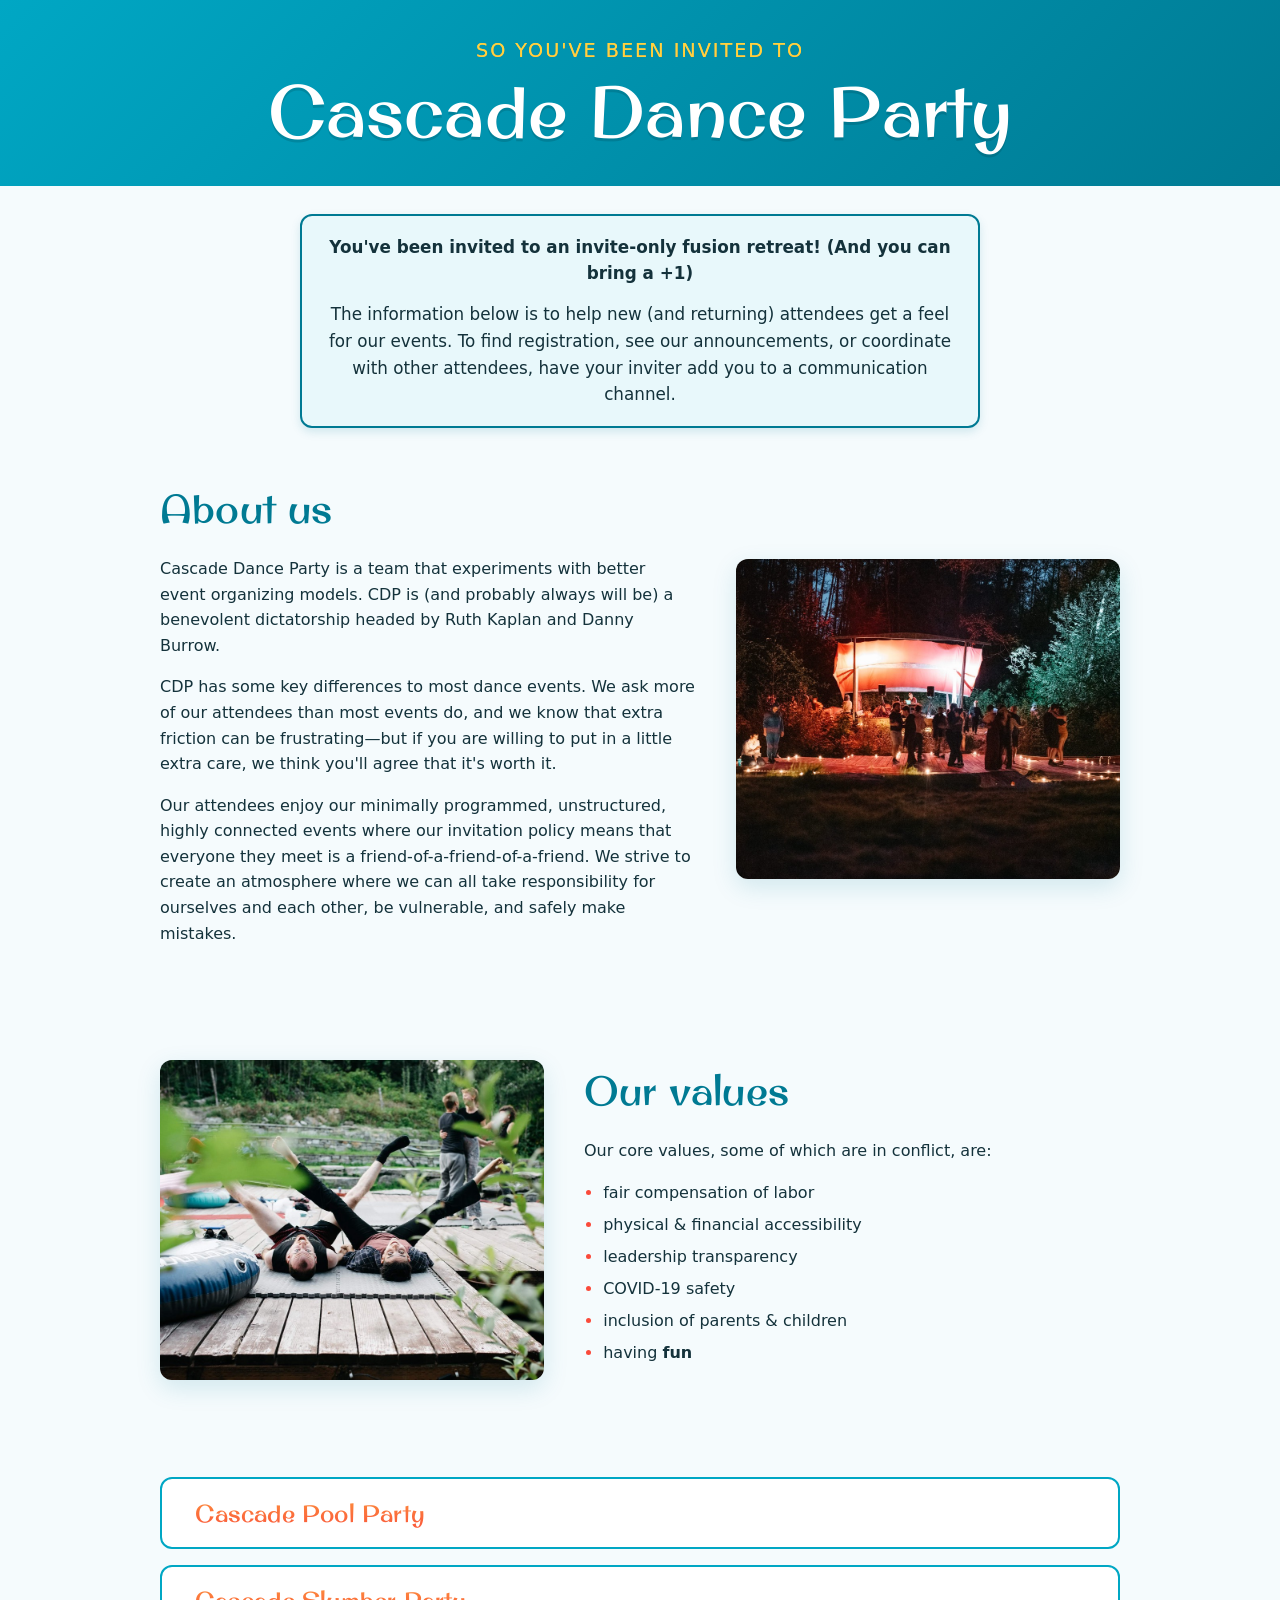
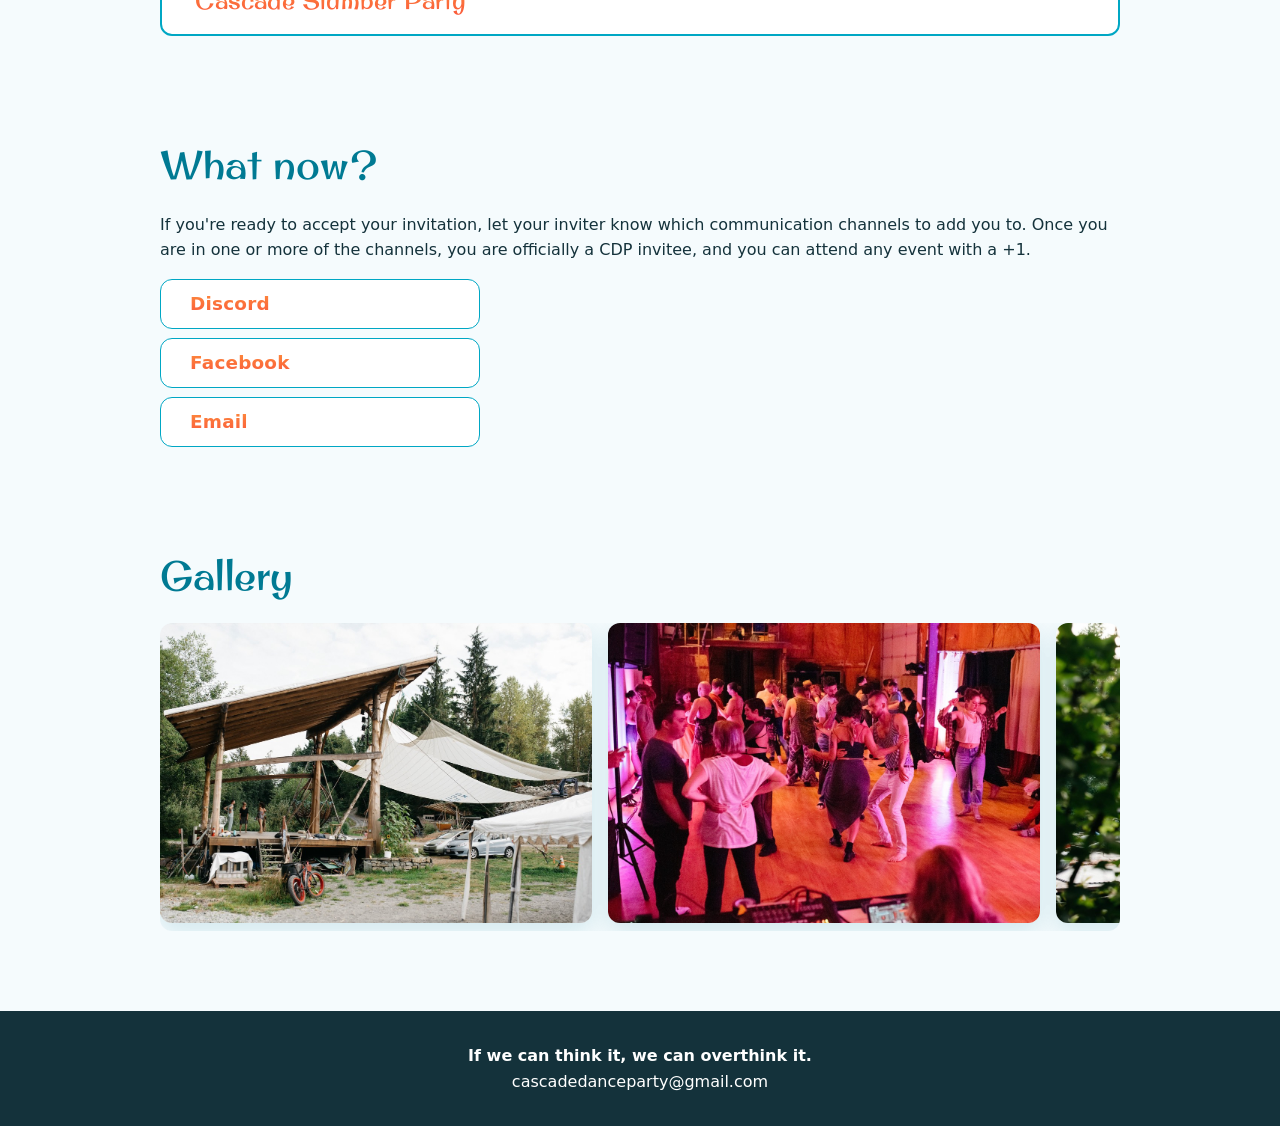
==== index.html @ 7116fe85 "add callout, try out fonts, swap in real copy" ====
<!doctype html>
<html lang="en">
  <head>
    <meta charset="UTF-8" />
    <meta name="viewport" content="width=device-width, initial-scale=1.0" />
    <title>Cascade Dance Party</title>
    <link rel="preconnect" href="https://fonts.googleapis.com" />
    <link rel="preconnect" href="https://fonts.gstatic.com" crossorigin />
    <link
      href="https://fonts.googleapis.com/css2?family=Covered+By+Your+Grace&family=Fuzzy+Bubbles:wght@400;700&family=Gaegu&family=Kaushan+Script&family=Knewave&family=Marck+Script&family=Merienda:wght@300..900&family=Nerko+One&family=Oregano:ital@0;1&family=Original+Surfer&family=Pacifico&family=Pangolin&family=Permanent+Marker&family=Sarina&display=swap"
      rel="stylesheet"
    />

    <link rel="stylesheet" href="style.css" />
  </head>
  <body>
    <header class="banner">
      <p class="banner__intro">So you've been invited to</p>
      <h1 class="banner__title">Cascade Dance Party</h1>
    </header>

    <main>
      <aside class="callout">
        <div class="callout__text">
          <p>
            You've been invited to an invite-only fusion retreat! (And you can
            bring a +1)
          </p>
          <p>
            The information below is to help new (and returning) attendees get a
            feel for our events. To find registration, see our announcements, or
            coordinate with other attendees, have your inviter add you to a
            communication channel.
          </p>
        </div>
      </aside>

      <section class="section section--split" aria-labelledby="about-heading">
        <div class="section__text">
          <h2 id="about-heading">About us</h2>
          <p>
            Cascade Dance Party is a team that experiments with better event
            organizing models. CDP is (and probably always will be) a benevolent
            dictatorship headed by Ruth Kaplan and Danny Burrow.
          </p>

          <p>
            CDP has some key differences to most dance events. We ask more of
            our attendees than most events do, and we know that extra friction
            can be frustrating—but if you are willing to put in a little extra
            care, we think you'll agree that it's worth it.
          </p>

          <p>
            Our attendees enjoy our minimally programmed, unstructured, highly
            connected events where our invitation policy means that everyone
            they meet is a friend-of-a-friend-of-a-friend. We strive to create
            an atmosphere where we can all take responsibility for ourselves and
            each other, be vulnerable, and safely make mistakes.
          </p>

          <!-- <p>
            Our commitment to paying staff and robust financial accessibility
            program mean that low-income community members join us as full
            participants, and are never asked to earn their way.
          </p>

          <p>
            We hope that everyone is able to attend our events if they would
            like to. In an attempt to enable this, we have strong COVID-19
            safety precautions and a dedicated staff member to troubleshoot
            access barriers.
          </p> -->
        </div>
        <img
          class="photo"
          src="assets/photos-web/KAI6137.jpg"
          alt=""
          loading="lazy"
        />
      </section>

      <section
        class="section section--split section--reverse"
        aria-labelledby="who-heading"
      >
        <div class="section__text">
          <h2 id="who-heading">Our values</h2>
          <p>Our core values, some of which are in conflict, are:</p>
          <ul>
            <li>fair compensation of labor</li>
            <li>physical & financial accessibility</li>
            <li>leadership transparency</li>
            <li>COVID-19 safety</li>
            <li>inclusion of parents & children</li>
            <li>having <strong>fun</strong></li>
          </ul>
        </div>
        <img
          class="photo"
          src="assets/photos-web/KAI5925.jpg"
          alt=""
          loading="lazy"
        />
      </section>

      <section class="section" aria-labelledby="details-heading">
        <h2 id="details-heading" class="visually-hidden">Event details</h2>
        <div class="details">
          <details>
            <summary>Cascade Pool Party</summary>
            <p>
              Pool Party takes place every summer at the Lookout Arts Quarry
              (home of, in our opinion, the best swimming hole in the
              Northwest). We spend the weekend unwinding in and by the water,
              surrounded by trees, blackberry bushes, and naked hippies. At
              night we dance in the nearby circus arts warehouse, which has wood
              floors, high ceilings, and excellent vibes. Sometimes we even
              catch the Perseids, if you want to stay up late to stargaze!
            </p>

            <p>
              Attendees camp out on Friday, Saturday, and Sunday nights, with
              breakfasts and dinners served on Saturday and Sunday and all other
              meals up to them. There are potable water spigots and electricity
              available in several places. Portapotties are located throughout
              the site, and there is one shower that may or may not have hot
              water.
            </p>

            <p>
              Kids are an important part of the vibe of this event—parents are
              encouraged to bring their children! The more the merrier.
            </p>
          </details>
          <details>
            <summary>Cascade Slumber Party</summary>
            <p>
              Slumber Party takes place on Presidents Day Weekend at a cozy
              lodge in the woods, within an hour of Portland. We hear that
              there's hikes and stuff, but to be honest we love to stay inside
              and play board games all day and never change out of our pajamas.
              There are several separate spaces in the lodge so you can often
              choose your level of boisterousness. At any moment there might be
              a quiet crafting circle, a D&D game, a sing-along in the sauna, a
              Smash Bros tournament, a dance practica, or a game of Catan to
              choose from.
            </p>

            <p>
              Space is limited, and there's usually around 40-50 attendees. Most
              people sleep in bunk rooms of 4-10 people, though anyone brave
              enough is welcome to pitch a tent outside! Dancing takes place in
              the nearby pavilion and starts quite late, since with a smaller
              group we try to concentrate attendance.
            </p>

            <p>
              We serve dinner only on Saturday, Sunday, and Monday nights (but
              not Friday), with all other food being handled yourself using the
              full kitchen.
            </p>

            <p>
              This event is adults only, though we may someday have a separate
              satellite space for the parents and children in our community to
              stay.
            </p>
          </details>
        </div>
      </section>

      <section class="section" aria-labelledby="whatnow-heading">
        <h2 id="whatnow-heading">What now?</h2>
        <p>
          If you're ready to accept your invitation, let your inviter know which
          communication channels to add you to. Once you are in one or more of
          the channels, you are officially a CDP invitee, and you can attend any
          event with a +1.
        </p>
        <div class="details details--compact">
          <details>
            <summary>Discord</summary>
            <p>
              Discord is our default communication channel. It gets more
              frequent updates and hosts more robust conversations between
              attendees and organizers. Plus you can control your notifications!
              We recommend this if you are a Discord user!
            </p>
          </details>
          <details>
            <summary>Facebook</summary>
            <p>
              We post the most important updates to Facebook, but we don't game
              the algorithm, so you can't expect to be notified. Once you're in
              the group, make sure you find the upcoming event for links to
              event information and registration.
            </p>
          </details>
          <details>
            <summary>Email</summary>
            <p>
              We email you about three times per event, and we keep the emails
              brief.
            </p>
          </details>
        </div>
      </section>

      <section class="section" aria-labelledby="gallery-heading">
        <h2 id="gallery-heading">Gallery</h2>
        <div
          class="carousel"
          role="region"
          aria-label="Photo carousel"
          tabindex="0"
        >
          <div class="carousel__track">
            <button class="slide" type="button">
              <img src="assets/photos-web/KAI5832.jpg" alt="" loading="lazy" />
            </button>
            <button class="slide" type="button">
              <img src="assets/photos-web/KAI5958.jpg" alt="" loading="lazy" />
            </button>
            <button class="slide" type="button">
              <img
                src="assets/photos-web/KAI5910-2.jpg"
                alt=""
                loading="lazy"
              />
            </button>
            <button class="slide" type="button">
              <img src="assets/photos-web/KAI5936.jpg" alt="" loading="lazy" />
            </button>
            <button class="slide" type="button">
              <img src="assets/photos-web/KAI5748.jpg" alt="" loading="lazy" />
            </button>
            <button class="slide" type="button">
              <img src="assets/photos-web/KAI6137.jpg" alt="" loading="lazy" />
            </button>
            <button class="slide" type="button">
              <img src="assets/photos-web/KAI6162.jpg" alt="" loading="lazy" />
            </button>
            <button class="slide" type="button">
              <img src="assets/photos-web/KAI5969.jpg" alt="" loading="lazy" />
            </button>
            <button class="slide" type="button">
              <img src="assets/photos-web/KAI5996.jpg" alt="" loading="lazy" />
            </button>
            <button class="slide" type="button">
              <img src="assets/photos-web/KAI6096.jpg" alt="" loading="lazy" />
            </button>
            <button class="slide" type="button">
              <img src="assets/photos-web/KAI5829.jpg" alt="" loading="lazy" />
            </button>
            <button class="slide" type="button">
              <img
                src="assets/photos-web/KAI5873-2.jpg"
                alt=""
                loading="lazy"
              />
            </button>
            <button class="slide" type="button">
              <img src="assets/photos-web/KAI6046.jpg" alt="" loading="lazy" />
            </button>
            <button class="slide" type="button">
              <img src="assets/photos-web/KAI6131.jpg" alt="" loading="lazy" />
            </button>
            <button class="slide" type="button">
              <img src="assets/photos-web/KAI5821.jpg" alt="" loading="lazy" />
            </button>
            <button class="slide" type="button">
              <img src="assets/photos-web/KAI6056.jpg" alt="" loading="lazy" />
            </button>
            <button class="slide" type="button">
              <img
                src="assets/photos-web/KAI5881-2.jpg"
                alt=""
                loading="lazy"
              />
            </button>
            <button class="slide" type="button">
              <img src="assets/photos-web/KAI6069.jpg" alt="" loading="lazy" />
            </button>
            <button class="slide" type="button">
              <img
                src="assets/photos-web/KAI5868-2.jpg"
                alt=""
                loading="lazy"
              />
            </button>
            <button class="slide" type="button">
              <img src="assets/photos-web/KAI5914.jpg" alt="" loading="lazy" />
            </button>
            <button class="slide" type="button">
              <img src="assets/photos-web/KAI6088.jpg" alt="" loading="lazy" />
            </button>
            <button class="slide" type="button">
              <img src="assets/photos-web/KAI5925.jpg" alt="" loading="lazy" />
            </button>
            <button class="slide" type="button">
              <img src="assets/photos-web/KAI5778.jpg" alt="" loading="lazy" />
            </button>
            <button class="slide" type="button">
              <img src="assets/photos-web/KAI5899.jpg" alt="" loading="lazy" />
            </button>
            <button class="slide" type="button">
              <img src="assets/photos-web/KAI6150.jpg" alt="" loading="lazy" />
            </button>
          </div>
        </div>
      </section>
    </main>

    <footer class="footer">
      <p><strong>If we can think it, we can overthink it.</strong></p>
      <p>cascadedanceparty@gmail.com</p>
    </footer>

    <dialog id="lightbox" class="lightbox" aria-label="Photo viewer">
      <button class="lightbox__close" type="button" aria-label="Close">
        &times;
      </button>
      <button
        class="lightbox__nav lightbox__nav--prev"
        type="button"
        aria-label="Previous photo"
      >
        &#8249;
      </button>
      <figure class="lightbox__figure">
        <img class="lightbox__img" src="" alt="" />
        <figcaption class="lightbox__counter" aria-live="polite"></figcaption>
      </figure>
      <button
        class="lightbox__nav lightbox__nav--next"
        type="button"
        aria-label="Next photo"
      >
        &#8250;
      </button>
    </dialog>

    <script src="script.js"></script>
  </body>
</html>
---- style.css ----
:root {
  /* Pool-party palette — light base, bright accents */
  --bg: #f5fbfd;
  --surface: #ffffff;
  --ink: #14323b;
  --ink-soft: #3d5b63;
  --aqua: #00a7c4;
  --aqua-deep: #007a93; /* AA-accessible on white */
  /* --coral: #ff6b5e; */
  --coral: #fa4a3a;
  --sun: #ffd23f;
  --radius: 12px;
  --maxw: 1000px;
}

* {
  box-sizing: border-box;
}

html {
  scroll-behavior: smooth;
}

body {
  margin: 0;
  font-family:
    "Nunito",
    system-ui,
    -apple-system,
    sans-serif;
  color: var(--ink);
  background: var(--bg);
  line-height: 1.6;
}

.banner__title,
h2,
summary {
  /* font-family: "Fuzzy Bubbles", cursive; */
  /* font-family: "Kaushasn Script", cursive; */
  /* font-family: "Knewave", cursive; */
  /* font-family: "Marck Script", cursive; */
  /* font-family: "Merienda", cursive; */
  /* font-family: "Nerko One", cursive; */
  /* font-family: "Oregano", cursive; */
  /* font-family: "Pacifico", cursive; */
  /* font-family: "Pangolin", cursive; */
  /* font-family: "Permanent Marker", cursive; */
  /* font-family: "Nunito", cursive; */
  font-family: "Original Surfer", cursive;

  font-weight: 400;
  letter-spacing: 0.2px;
}

/* ---------- Banner ---------- */
.banner {
  background: linear-gradient(135deg, var(--aqua), var(--aqua-deep));
  color: #ffffff;
  text-align: center;
  padding: 2.25rem 1.25rem;
}

.banner__intro {
  margin: 0 0 0.25rem;
  font-size: clamp(0.25rem, 3.4vw, 1.2rem);
  white-space: nowrap;
  text-transform: uppercase;
  letter-spacing: 2px;
  font-weight: 500;
  background: linear-gradient(180deg, var(--sun) 0%, 65%, var(--coral) 100%);
  -webkit-background-clip: text;
  background-clip: text;
  color: var(--sun);
}

.banner__title {
  margin: 0;
  font-size: clamp(2rem, 9vw, 4.5rem);
  line-height: 1.1;
  overflow-wrap: break-word;
  text-shadow: 0 3px 0 rgba(0, 0, 0, 0.12);
}

/* ---------- Callout ---------- */
.callout {
  max-width: 720px;
  margin: 1.75rem auto 0;
  padding: 0 1.25rem;
}

.callout__text {
  margin: 0;
  background: #e8f8fb;
  color: var(--ink);
  border: 2px solid var(--aqua-deep);
  border-radius: var(--radius);
  padding: 1.1rem 1.4rem;
  font-weight: 700;
  font-size: 1.05rem;
  text-align: center;
  box-shadow: 0 4px 10px rgba(0, 122, 147, 0.15);
}

.callout__text p {
  margin: 0;
}

.callout__text p + p {
  margin-top: 0.85rem;
  font-weight: 400;
}

/* ---------- Sections ---------- */
.section {
  max-width: var(--maxw);
  margin: 0 auto;
  padding: 3rem 1.25rem;
}

h2 {
  color: var(--aqua-deep);
  font-size: clamp(1.75rem, 5vw, 2.5rem);
  margin: 0 0 1rem;
}

.section--split {
  display: flex;
  flex-direction: column;
  gap: 1.5rem;
}

.section__text {
  flex: 1;
}

ul {
  padding-left: 1.2rem;
}

li {
  margin-bottom: 0.4rem;
}

li::marker {
  color: var(--coral);
}

/* ---------- Photos ---------- */
.photo {
  flex: 1;
  width: 100%;
  min-height: 240px;
  max-height: 420px;
  object-fit: cover;
  border-radius: var(--radius);
  box-shadow: 0 8px 24px rgba(0, 122, 147, 0.15);
}

.slide {
  flex: 0 0 80%;
  height: 240px;
  padding: 0;
  border: none;
  border-radius: var(--radius);
  box-shadow: 0 8px 24px rgba(0, 122, 147, 0.15);
  scroll-snap-align: center;
  overflow: hidden;
  cursor: pointer;
  background: none;
}

.slide img {
  display: block;
  width: 100%;
  height: 100%;
  object-fit: cover;
}

.slide:focus-visible {
  outline: 3px solid var(--aqua-deep);
  outline-offset: 3px;
}

/* ---------- Details ---------- */
.details {
  display: grid;
  gap: 1rem;
}

details {
  background: var(--surface);
  border: 2px solid var(--aqua);
  border-radius: var(--radius);
  padding: 0.5rem 0.5rem;
}

details[open] {
  box-shadow: 0 8px 24px rgba(0, 122, 147, 0.12);
}

details p {
  padding-inline: 0.5rem;
}

summary {
  cursor: pointer;
  font-size: 1.5rem;
  line-height: 1.2;
  padding: 0.7rem 0;
  background: linear-gradient(180deg, var(--sun) 0%, 25%, var(--coral) 100%);
  -webkit-background-clip: text;
  background-clip: text;
  color: transparent;
}

summary:focus-visible {
  outline: 3px solid var(--aqua-deep);
  outline-offset: 3px;
}

.details--compact {
  gap: 0.6rem;
}

.details--compact details {
  border-width: 1px;
  padding: 0.1rem 0.6rem;
}

.details--compact summary {
  font-family:
    "Nunito",
    system-ui,
    -apple-system,
    sans-serif;
  font-weight: 700;
  font-size: 1.15rem;
}

.details--compact details p {
  margin: 0.5rem 0 0;
  font-size: 0.95rem;
}

.details--compact details[open] p {
  margin-bottom: 0.5rem;
}

/* ---------- Carousel ---------- */
.carousel {
  overflow-x: auto;
  scroll-snap-type: x mandatory;
  -webkit-overflow-scrolling: touch;
  border-radius: var(--radius);
}

.carousel:focus-visible {
  outline: 3px solid var(--aqua-deep);
  outline-offset: 3px;
}

.carousel__track {
  display: flex;
  gap: 1rem;
  padding-bottom: 0.5rem;
}

/* ---------- Footer ---------- */
.footer {
  background: var(--ink);
  color: #ffffff;
  text-align: center;
  padding: 2rem 1.25rem;
  margin-top: 2rem;
}

.footer p {
  margin: 0;
}

/* ---------- Utilities ---------- */
.visually-hidden {
  position: absolute;
  width: 1px;
  height: 1px;
  padding: 0;
  margin: -1px;
  overflow: hidden;
  clip: rect(0, 0, 0, 0);
  white-space: nowrap;
  border: 0;
}

/* ---------- Larger screens (mobile-first → enhance up) ---------- */
@media (min-width: 720px) {
  .section--split {
    flex-direction: row;
    align-items: center;
    gap: 2.5rem;
  }

  .section--reverse {
    flex-direction: row-reverse;
  }

  .photo {
    flex: 0 1 40%;
    max-width: 40%;
    min-height: 320px;
  }

  .details--compact {
    justify-items: start;
  }

  .details--compact details {
    width: 20rem;
  }

  .details--compact details[open] {
    width: 32rem;
    max-width: 100%;
  }

  .slide {
    flex-basis: 45%;
    height: 300px;
  }
}

@media (prefers-reduced-motion: reduce) {
  html {
    scroll-behavior: auto;
  }
}

/* ---------- Lightbox (full-screen modal carousel) ---------- */
.lightbox {
  width: 100vw;
  height: 100vh;
  max-width: 100vw;
  max-height: 100vh;
  margin: 0;
  padding: 0;
  border: none;
  background: rgba(8, 28, 33, 0.92);
}

.lightbox::backdrop {
  background: rgba(8, 28, 33, 0.92);
}

.lightbox:not([open]) {
  display: none;
}

.lightbox[open] {
  display: grid;
  grid-template-columns: auto auto;
  grid-template-areas:
    "figure figure"
    "prev   next";
  justify-content: center;
  align-content: center;
  gap: 1rem;
}

.lightbox__figure {
  margin: 0;
  display: flex;
  flex-direction: column;
  align-items: center;
  gap: 0.75rem;
  min-width: 0;
  grid-area: figure;
  justify-self: center;
  max-width: 94vw;
}

.lightbox__img {
  max-width: 100%;
  max-height: 72vh;
  object-fit: contain;
  border-radius: var(--radius);
  box-shadow: 0 12px 40px rgba(0, 0, 0, 0.4);
}

.lightbox__counter {
  color: #ffffff;
  font-weight: 700;
  letter-spacing: 1px;
}

.lightbox__close,
.lightbox__nav {
  border: none;
  background: rgba(255, 255, 255, 0.15);
  color: #ffffff;
  cursor: pointer;
  border-radius: 999px;
  line-height: 1;
  transition: background 0.15s ease;
}

.lightbox__close:hover,
.lightbox__nav:hover {
  background: var(--aqua);
}

.lightbox__close:focus-visible,
.lightbox__nav:focus-visible {
  outline: 3px solid #ffffff;
  outline-offset: 2px;
}

.lightbox__close {
  position: absolute;
  top: 1rem;
  right: 1rem;
  width: 3rem;
  height: 3rem;
  font-size: 2rem;
}

.lightbox__nav {
  width: 3.25rem;
  height: 3.25rem;
  font-size: 2.25rem;
  flex-shrink: 0;
}

.lightbox__nav--prev {
  grid-area: prev;
  justify-self: end;
}

.lightbox__nav--next {
  grid-area: next;
  justify-self: start;
}

/* Desktop: switch to a single row with the buttons flanking the image */
@media (min-width: 720px) {
  .lightbox[open] {
    display: flex;
    align-items: center;
    justify-content: center;
  }

  .lightbox__figure {
    max-width: calc(100vw - 11rem);
  }

  .lightbox__img {
    max-height: 82vh;
  }

  .lightbox__nav {
    width: 4rem;
    height: 4rem;
  }
}
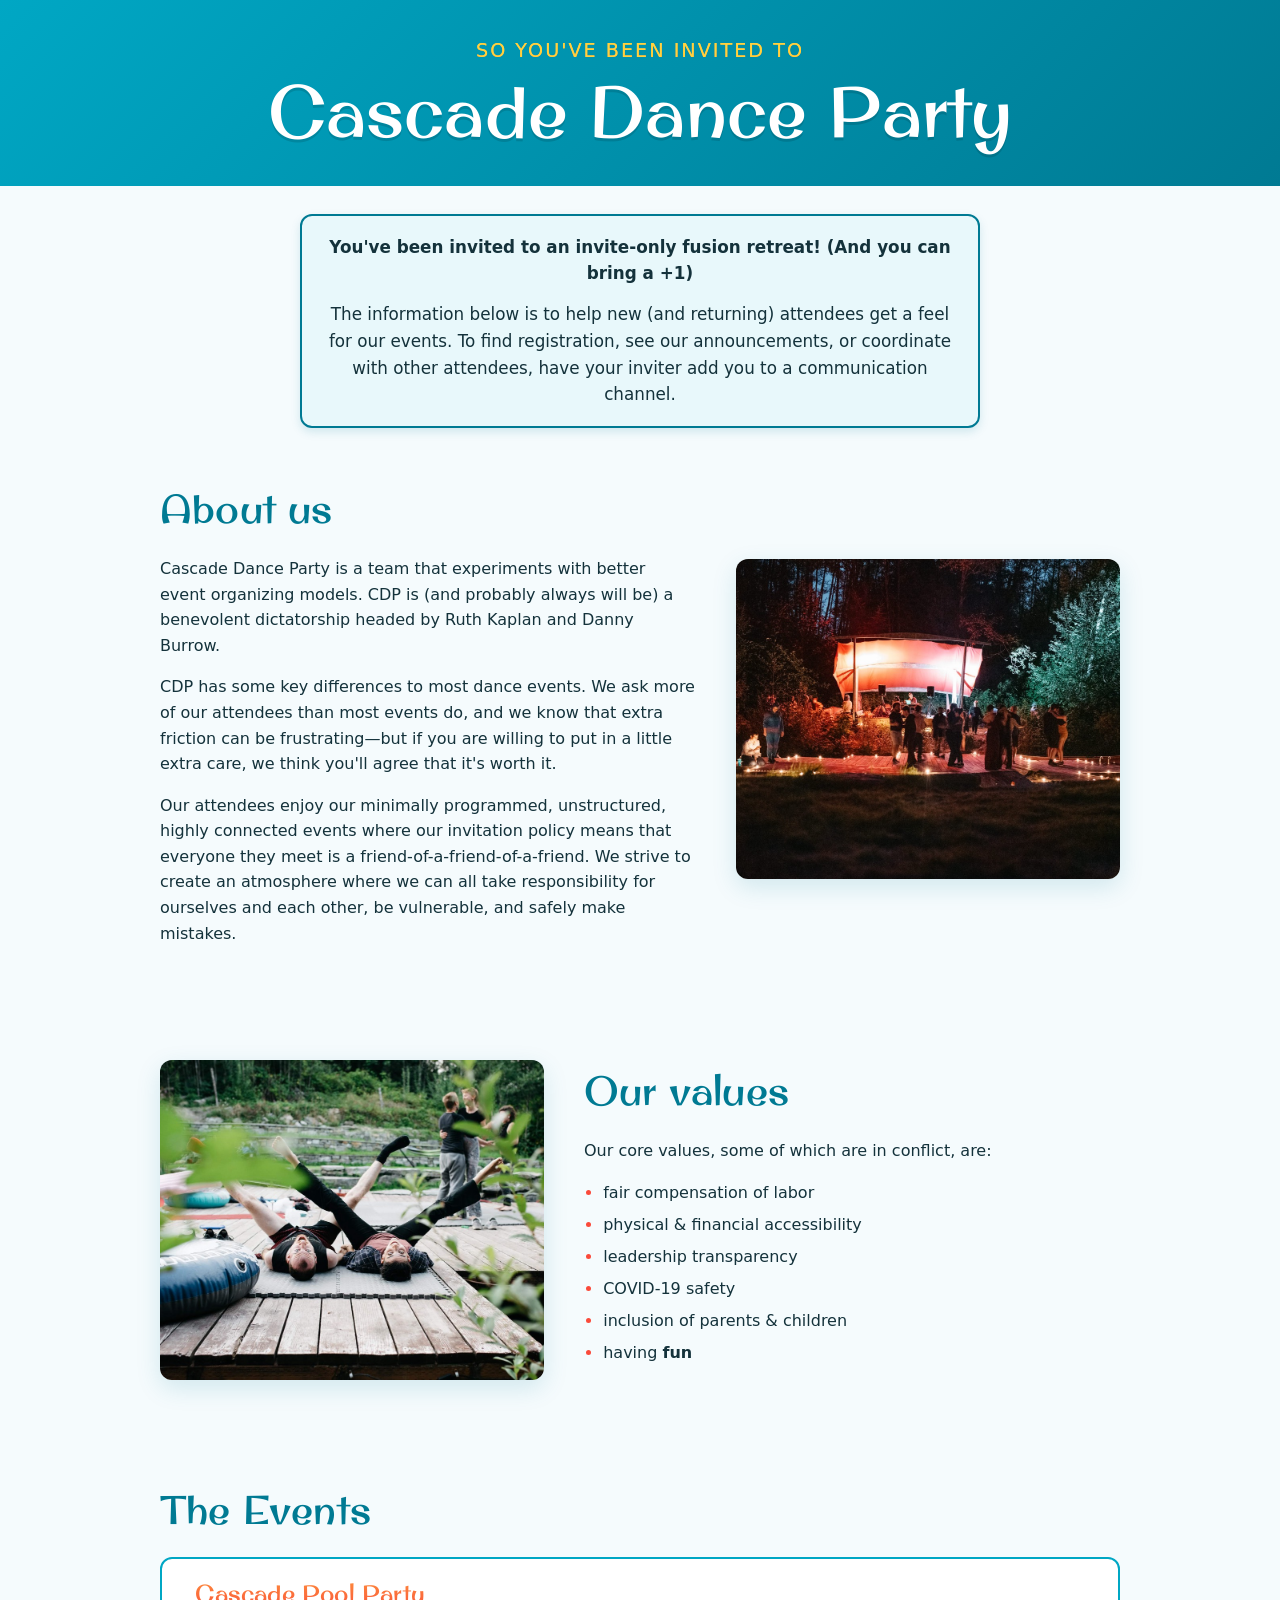
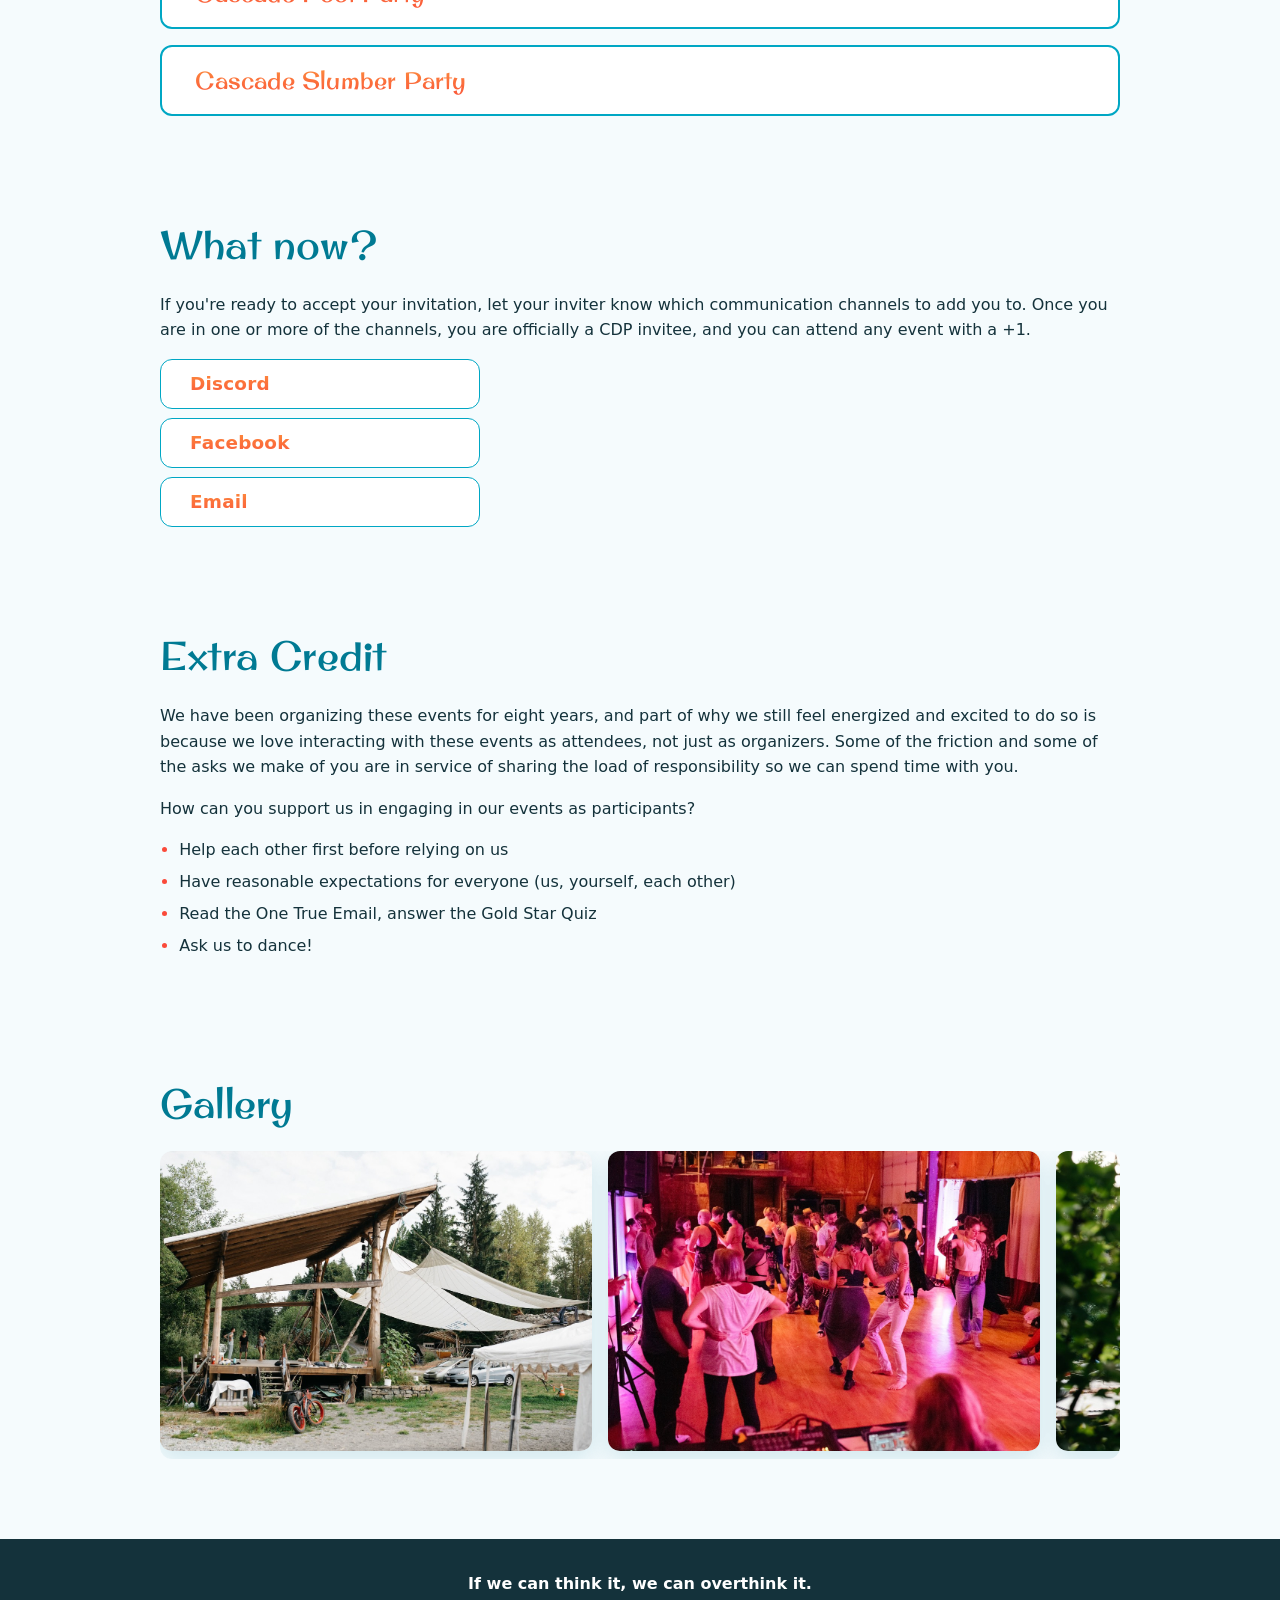
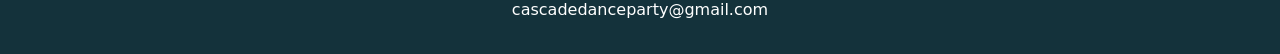
==== commit 4cb790c5: "add extra credit section" ====
--- a/index.html
+++ b/index.html
@@ -105,7 +105,7 @@
       </section>
 
       <section class="section" aria-labelledby="details-heading">
-        <h2 id="details-heading" class="visually-hidden">Event details</h2>
+        <h2 id="details-heading">The Events</h2>
         <div class="details">
           <details>
             <summary>Cascade Pool Party</summary>
@@ -205,6 +205,27 @@
             </p>
           </details>
         </div>
+      </section>
+
+      <section class="section" aria-labelledby="details-heading">
+        <h2 id="details-heading">Extra Credit</h2>
+        <p>
+          We have been organizing these events for eight years, and part of why
+          we still feel energized and excited to do so is because we love
+          interacting with these events as attendees, not just as organizers.
+          Some of the friction and some of the asks we make of you are in
+          service of sharing the load of responsibility so we can spend time
+          with you.
+        </p>
+        <p>How can you support us in engaging in our events as participants?</p>
+        <ul>
+          <li>Help each other first before relying on us</li>
+          <li>
+            Have reasonable expectations for everyone (us, yourself, each other)
+          </li>
+          <li>Read the One True Email, answer the Gold Star Quiz</li>
+          <li>Ask us to dance!</li>
+        </ul>
       </section>
 
       <section class="section" aria-labelledby="gallery-heading">
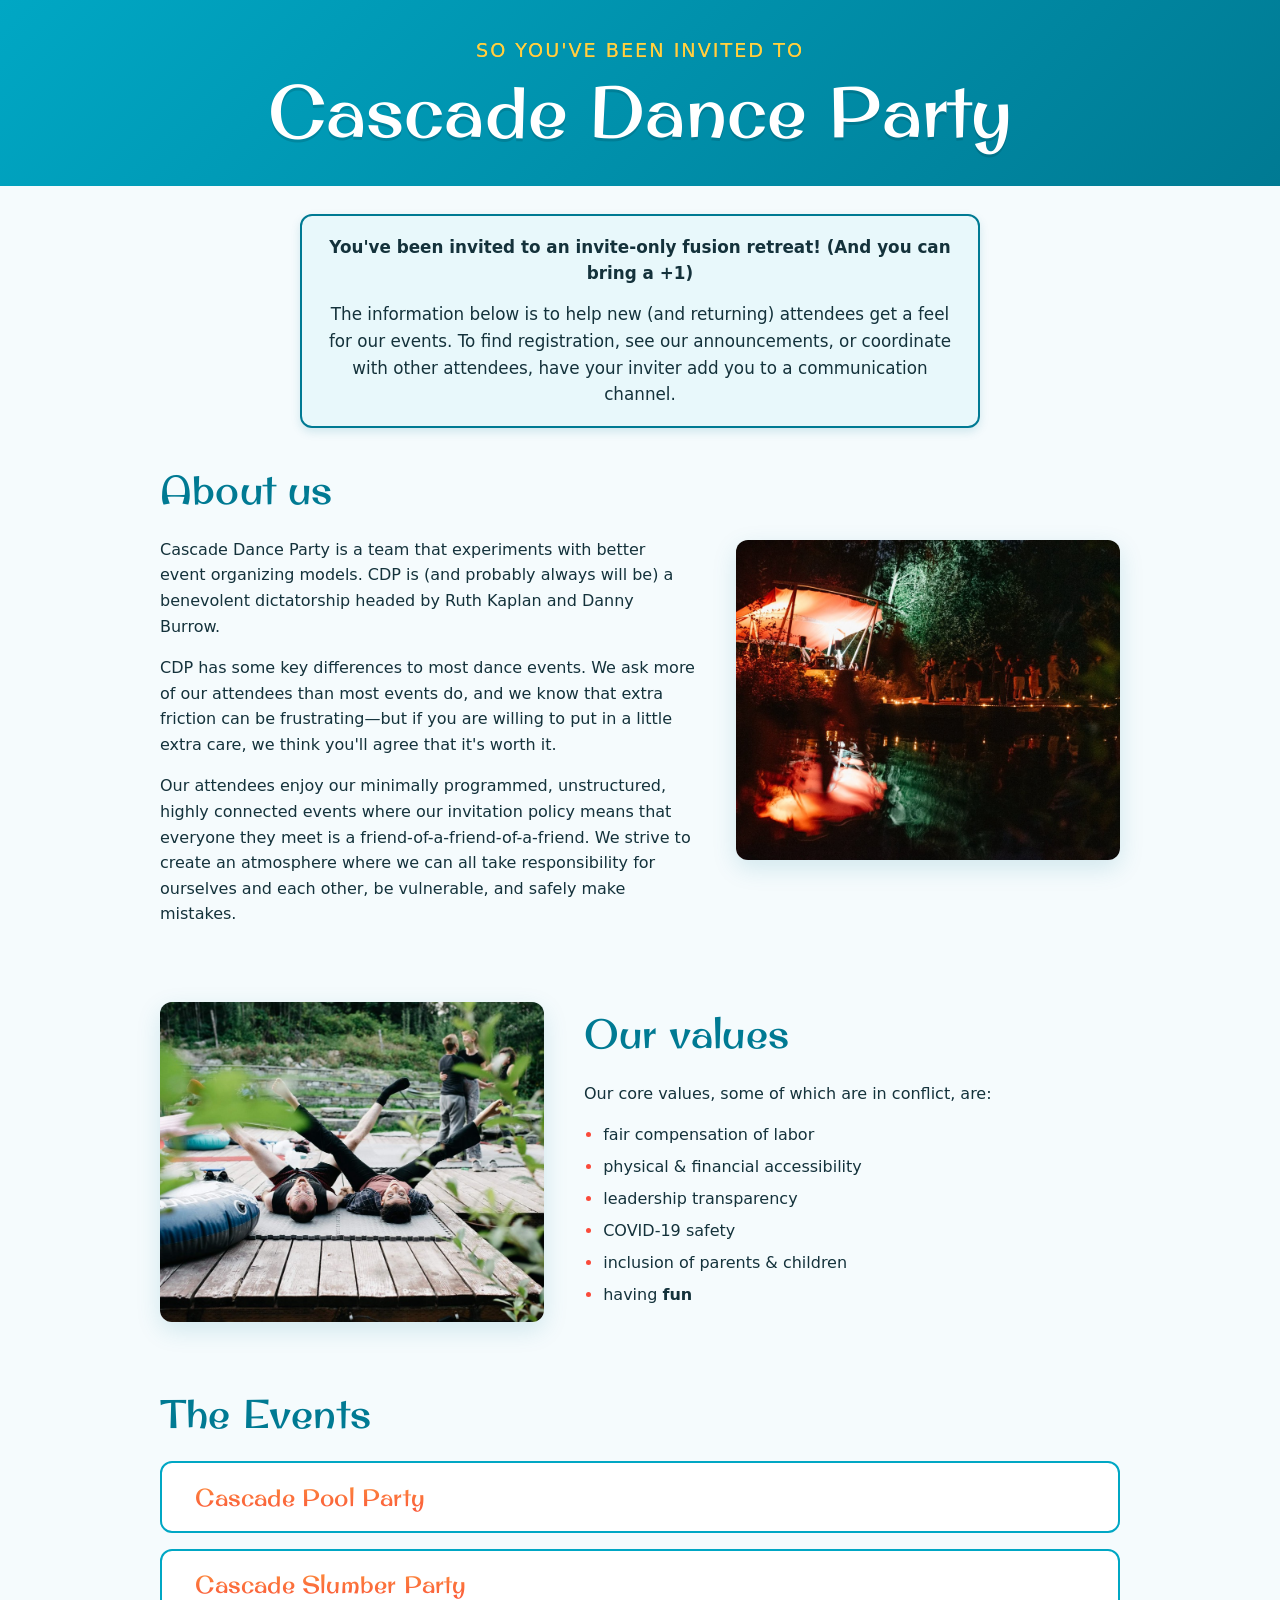
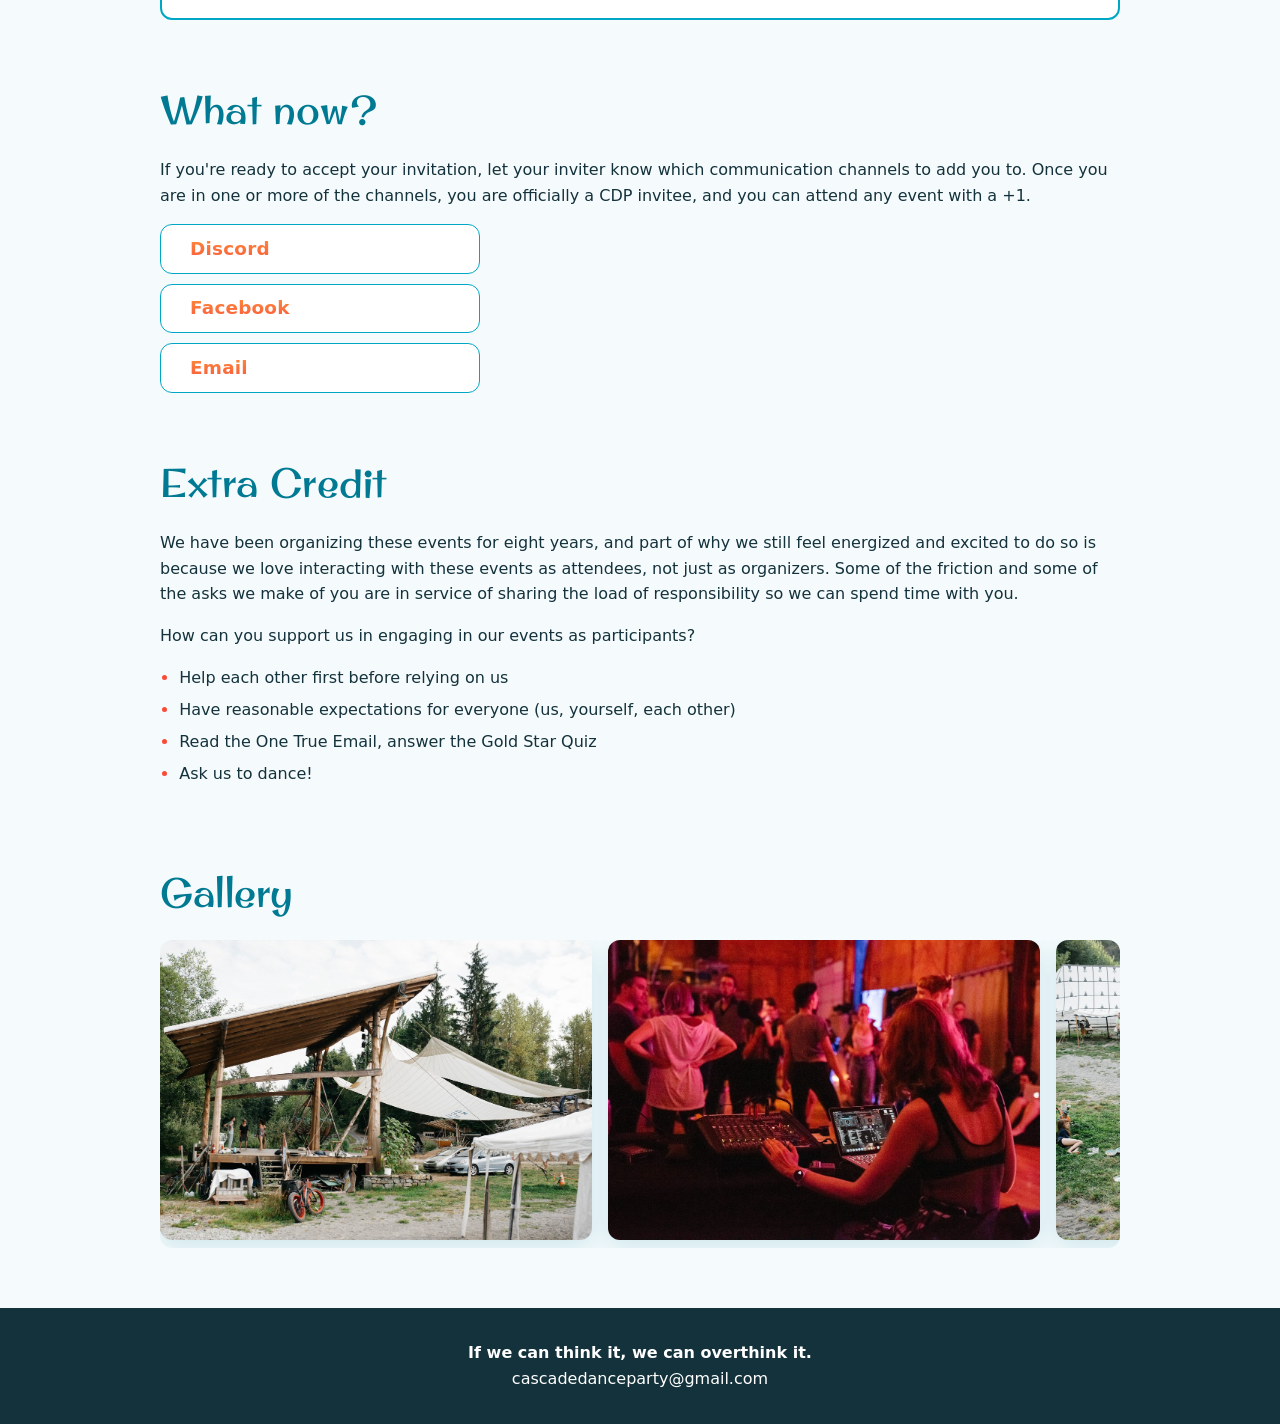
==== commit c77475f9: "finesse spacing and photo order" ====
--- a/index.html
+++ b/index.html
@@ -74,7 +74,7 @@
         </div>
         <img
           class="photo"
-          src="assets/photos-web/KAI6137.jpg"
+          src="assets/photos-web/KAI6162.jpg"
           alt=""
           loading="lazy"
         />
@@ -241,38 +241,7 @@
               <img src="assets/photos-web/KAI5832.jpg" alt="" loading="lazy" />
             </button>
             <button class="slide" type="button">
-              <img src="assets/photos-web/KAI5958.jpg" alt="" loading="lazy" />
-            </button>
-            <button class="slide" type="button">
-              <img
-                src="assets/photos-web/KAI5910-2.jpg"
-                alt=""
-                loading="lazy"
-              />
-            </button>
-            <button class="slide" type="button">
               <img src="assets/photos-web/KAI5936.jpg" alt="" loading="lazy" />
-            </button>
-            <button class="slide" type="button">
-              <img src="assets/photos-web/KAI5748.jpg" alt="" loading="lazy" />
-            </button>
-            <button class="slide" type="button">
-              <img src="assets/photos-web/KAI6137.jpg" alt="" loading="lazy" />
-            </button>
-            <button class="slide" type="button">
-              <img src="assets/photos-web/KAI6162.jpg" alt="" loading="lazy" />
-            </button>
-            <button class="slide" type="button">
-              <img src="assets/photos-web/KAI5969.jpg" alt="" loading="lazy" />
-            </button>
-            <button class="slide" type="button">
-              <img src="assets/photos-web/KAI5996.jpg" alt="" loading="lazy" />
-            </button>
-            <button class="slide" type="button">
-              <img src="assets/photos-web/KAI6096.jpg" alt="" loading="lazy" />
-            </button>
-            <button class="slide" type="button">
-              <img src="assets/photos-web/KAI5829.jpg" alt="" loading="lazy" />
             </button>
             <button class="slide" type="button">
               <img
@@ -282,6 +251,60 @@
               />
             </button>
             <button class="slide" type="button">
+              <img src="assets/photos-web/KAI6096.jpg" alt="" loading="lazy" />
+              <button class="slide" type="button">
+                <img
+                  src="assets/photos-web/KAI6162.jpg"
+                  alt=""
+                  loading="lazy"
+                />
+              </button>
+              <button class="slide" type="button">
+                <img
+                  src="assets/photos-web/KAI5910-2.jpg"
+                  alt=""
+                  loading="lazy"
+                />
+              </button>
+              <button class="slide" type="button">
+                <img
+                  src="assets/photos-web/KAI5958.jpg"
+                  alt=""
+                  loading="lazy"
+                />
+              </button>
+              <button class="slide" type="button">
+                <img
+                  src="assets/photos-web/KAI5748.jpg"
+                  alt=""
+                  loading="lazy"
+                />
+              </button>
+              <button class="slide" type="button">
+                <img
+                  src="assets/photos-web/KAI6137.jpg"
+                  alt=""
+                  loading="lazy"
+                />
+              </button>
+
+              <button class="slide" type="button">
+                <img
+                  src="assets/photos-web/KAI5969.jpg"
+                  alt=""
+                  loading="lazy"
+                />
+              </button>
+
+              <button class="slide" type="button">
+                <img
+                  src="assets/photos-web/KAI5829.jpg"
+                  alt=""
+                  loading="lazy"
+                />
+              </button>
+            </button>
+            <button class="slide" type="button">
               <img src="assets/photos-web/KAI6046.jpg" alt="" loading="lazy" />
             </button>
             <button class="slide" type="button">
@@ -303,13 +326,7 @@
             <button class="slide" type="button">
               <img src="assets/photos-web/KAI6069.jpg" alt="" loading="lazy" />
             </button>
-            <button class="slide" type="button">
-              <img
-                src="assets/photos-web/KAI5868-2.jpg"
-                alt=""
-                loading="lazy"
-              />
-            </button>
+
             <button class="slide" type="button">
               <img src="assets/photos-web/KAI5914.jpg" alt="" loading="lazy" />
             </button>
@@ -318,6 +335,9 @@
             </button>
             <button class="slide" type="button">
               <img src="assets/photos-web/KAI5925.jpg" alt="" loading="lazy" />
+            </button>
+            <button class="slide" type="button">
+              <img src="assets/photos-web/KAI5996.jpg" alt="" loading="lazy" />
             </button>
             <button class="slide" type="button">
               <img src="assets/photos-web/KAI5778.jpg" alt="" loading="lazy" />
--- a/style.css
+++ b/style.css
@@ -115,7 +115,7 @@
 .section {
   max-width: var(--maxw);
   margin: 0 auto;
-  padding: 3rem 1.25rem;
+  padding: 1.8rem 1.25rem;
 }
 
 h2 {
@@ -200,7 +200,7 @@
 }
 
 details p {
-  padding-inline: 0.5rem;
+  padding-inline: 1.4rem;
 }
 
 summary {
@@ -239,12 +239,12 @@
 }
 
 .details--compact details p {
-  margin: 0.5rem 0 0;
+  margin: 0.6rem;
   font-size: 0.95rem;
 }
 
 .details--compact details[open] p {
-  margin-bottom: 0.5rem;
+  margin-bottom: 1.5rem;
 }
 
 /* ---------- Carousel ---------- */
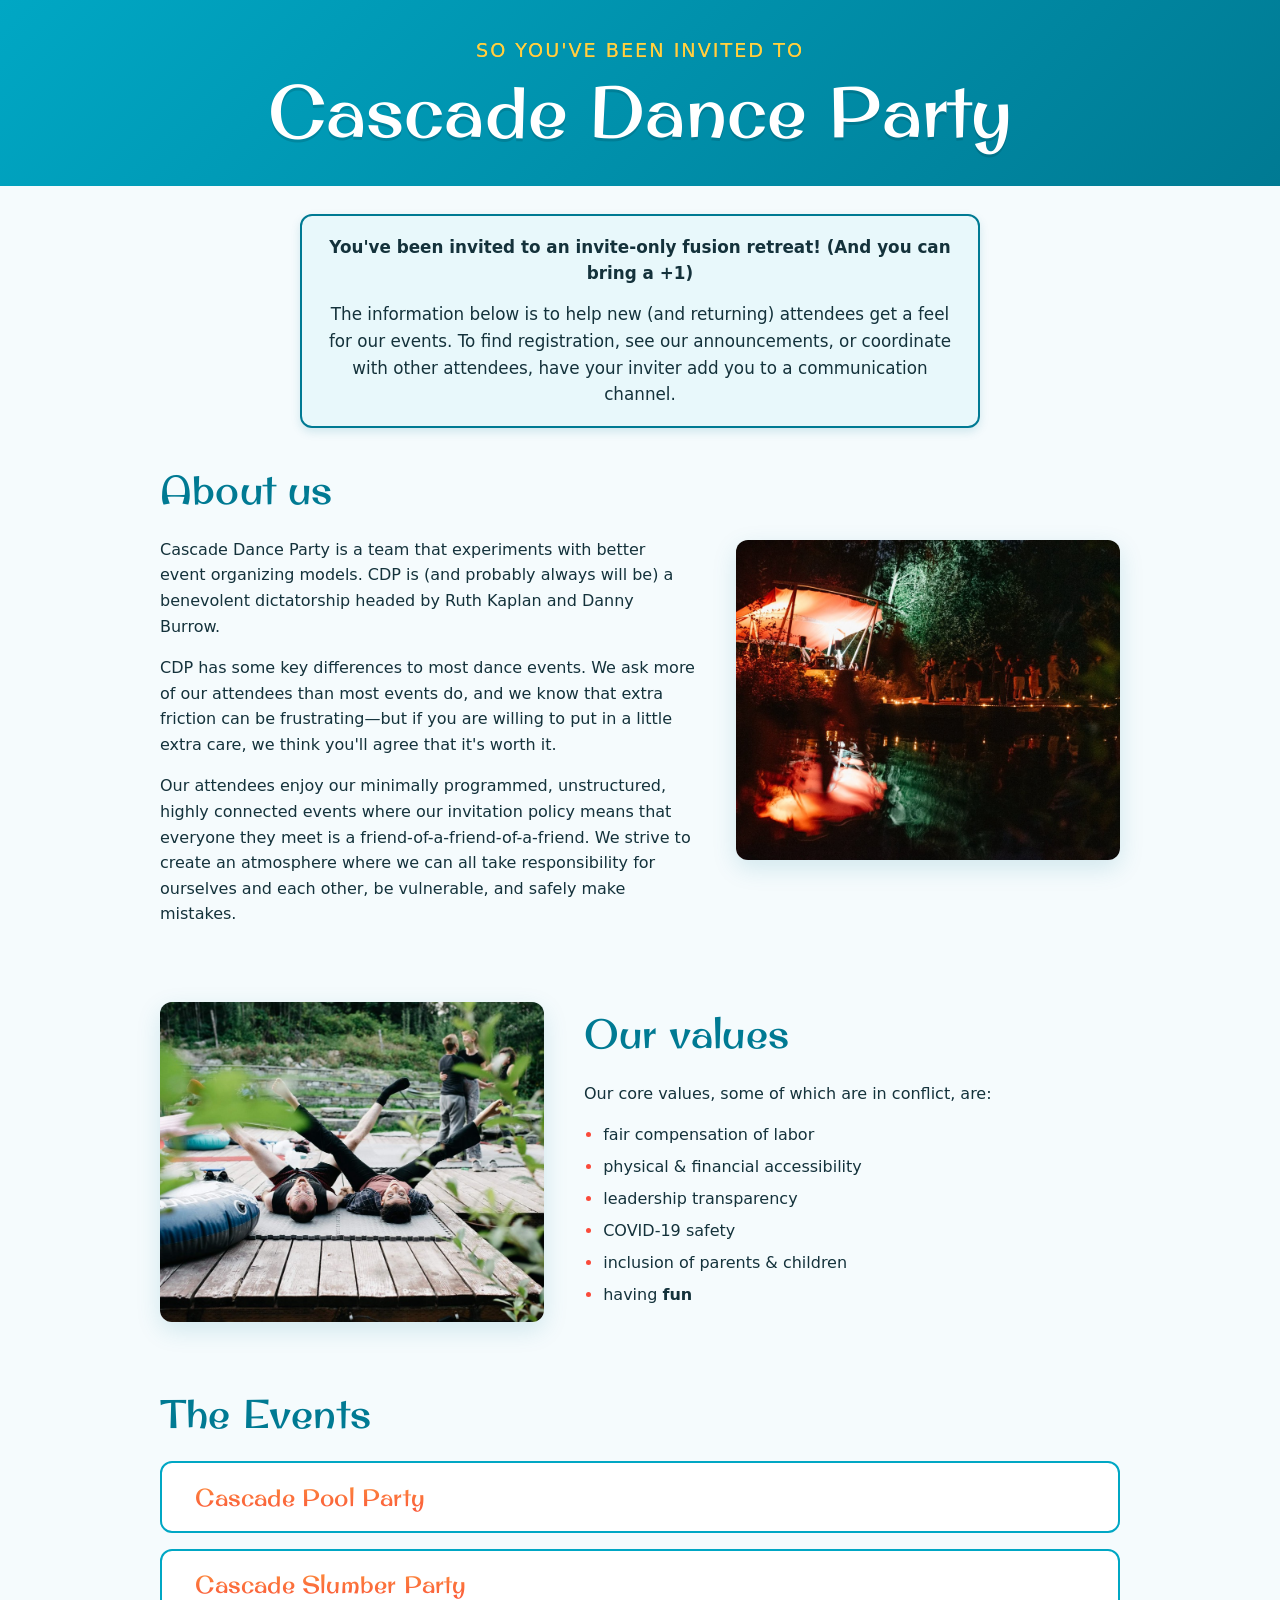
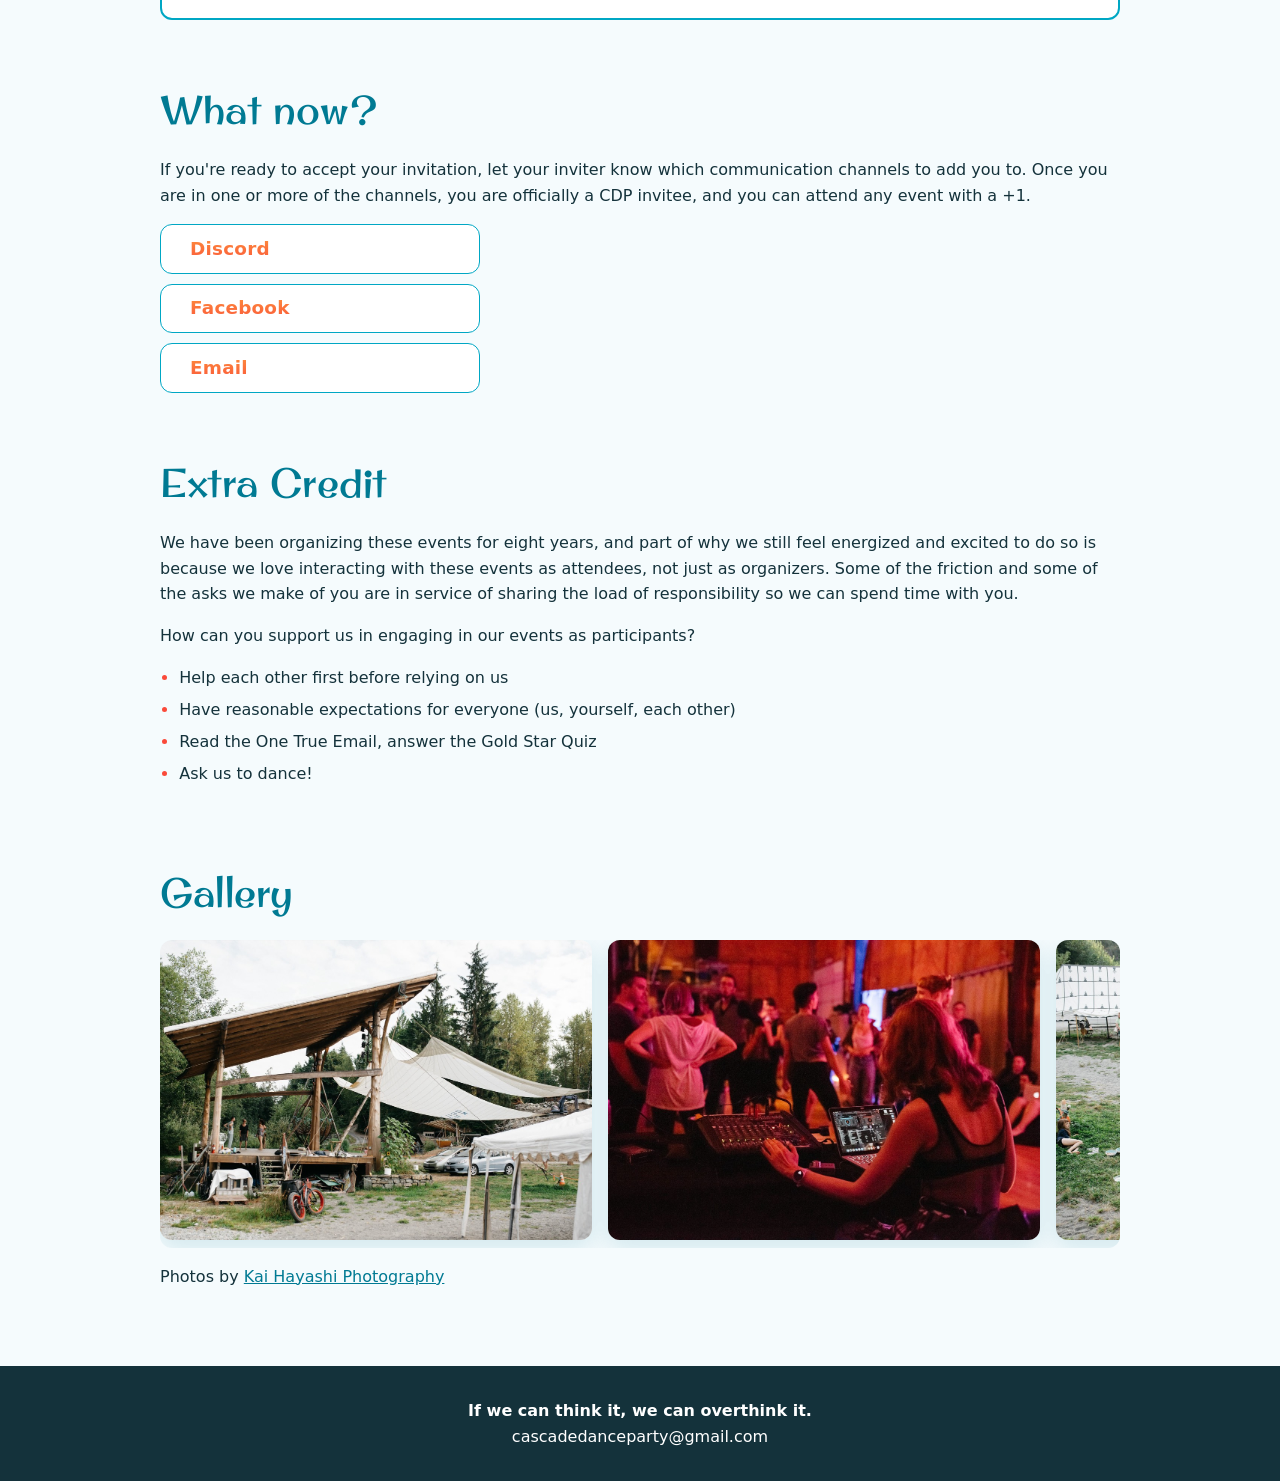
==== commit 158fbbad: "add photo credit, clean up fonts" ====
--- a/index.html
+++ b/index.html
@@ -7,7 +7,7 @@
     <link rel="preconnect" href="https://fonts.googleapis.com" />
     <link rel="preconnect" href="https://fonts.gstatic.com" crossorigin />
     <link
-      href="https://fonts.googleapis.com/css2?family=Covered+By+Your+Grace&family=Fuzzy+Bubbles:wght@400;700&family=Gaegu&family=Kaushan+Script&family=Knewave&family=Marck+Script&family=Merienda:wght@300..900&family=Nerko+One&family=Oregano:ital@0;1&family=Original+Surfer&family=Pacifico&family=Pangolin&family=Permanent+Marker&family=Sarina&display=swap"
+      href="https://fonts.googleapis.com/css2?family=Original+Surfer&display=swap"
       rel="stylesheet"
     />
 
@@ -350,6 +350,10 @@
             </button>
           </div>
         </div>
+        <p>
+          Photos by
+          <a href="https://www.kaihayashi.com/">Kai Hayashi Photography</a>
+        </p>
       </section>
     </main>
 
--- a/style.css
+++ b/style.css
@@ -6,7 +6,6 @@
   --ink-soft: #3d5b63;
   --aqua: #00a7c4;
   --aqua-deep: #007a93; /* AA-accessible on white */
-  /* --coral: #ff6b5e; */
   --coral: #fa4a3a;
   --sun: #ffd23f;
   --radius: 12px;
@@ -24,10 +23,9 @@
 body {
   margin: 0;
   font-family:
-    "Nunito",
     system-ui,
     -apple-system,
-    sans-serif;
+    serif;
   color: var(--ink);
   background: var(--bg);
   line-height: 1.6;
@@ -36,21 +34,14 @@
 .banner__title,
 h2,
 summary {
-  /* font-family: "Fuzzy Bubbles", cursive; */
-  /* font-family: "Kaushasn Script", cursive; */
-  /* font-family: "Knewave", cursive; */
-  /* font-family: "Marck Script", cursive; */
-  /* font-family: "Merienda", cursive; */
-  /* font-family: "Nerko One", cursive; */
-  /* font-family: "Oregano", cursive; */
-  /* font-family: "Pacifico", cursive; */
-  /* font-family: "Pangolin", cursive; */
-  /* font-family: "Permanent Marker", cursive; */
-  /* font-family: "Nunito", cursive; */
   font-family: "Original Surfer", cursive;
 
   font-weight: 400;
   letter-spacing: 0.2px;
+}
+
+a {
+  color: var(--aqua-deep);
 }
 
 /* ---------- Banner ---------- */
@@ -239,8 +230,9 @@
 }
 
 .details--compact details p {
-  margin: 0.6rem;
+  margin: 0.6rem 0;
   font-size: 0.95rem;
+  padding-inline: 1rem;
 }
 
 .details--compact details[open] p {
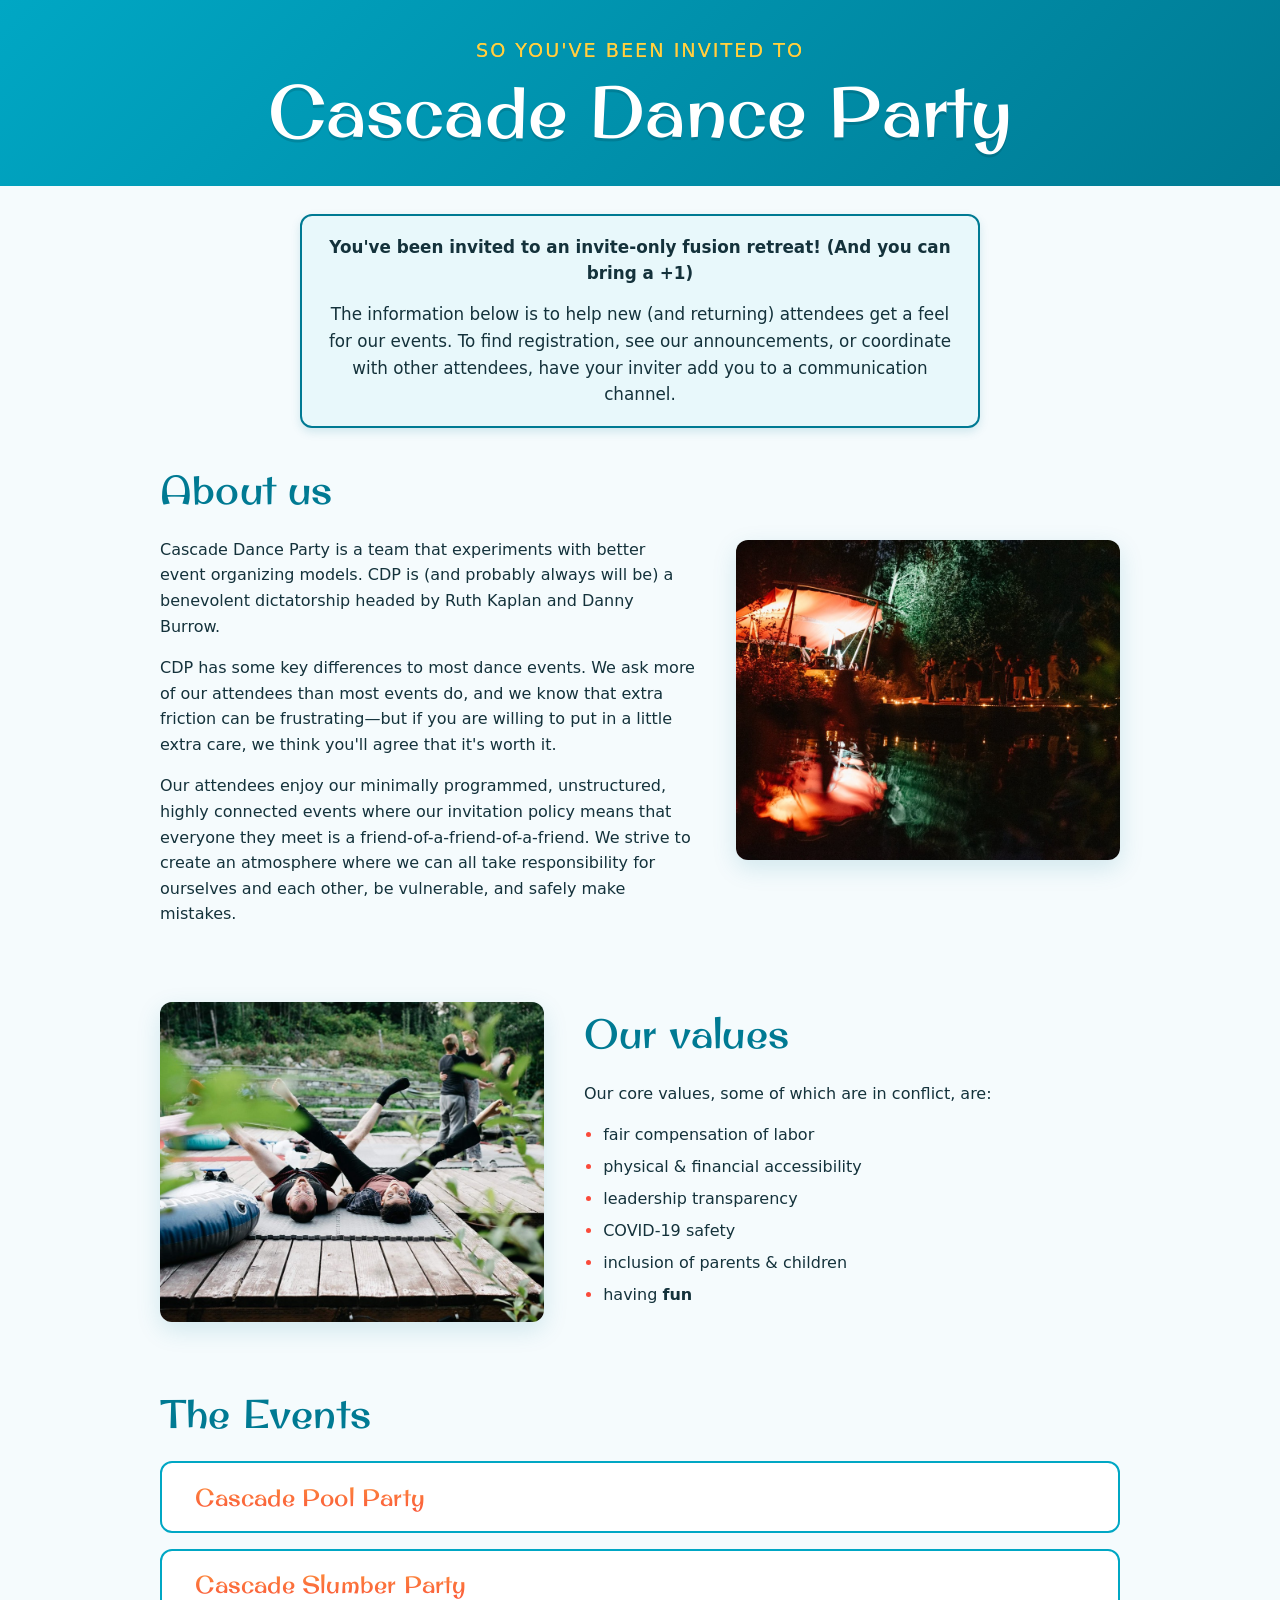
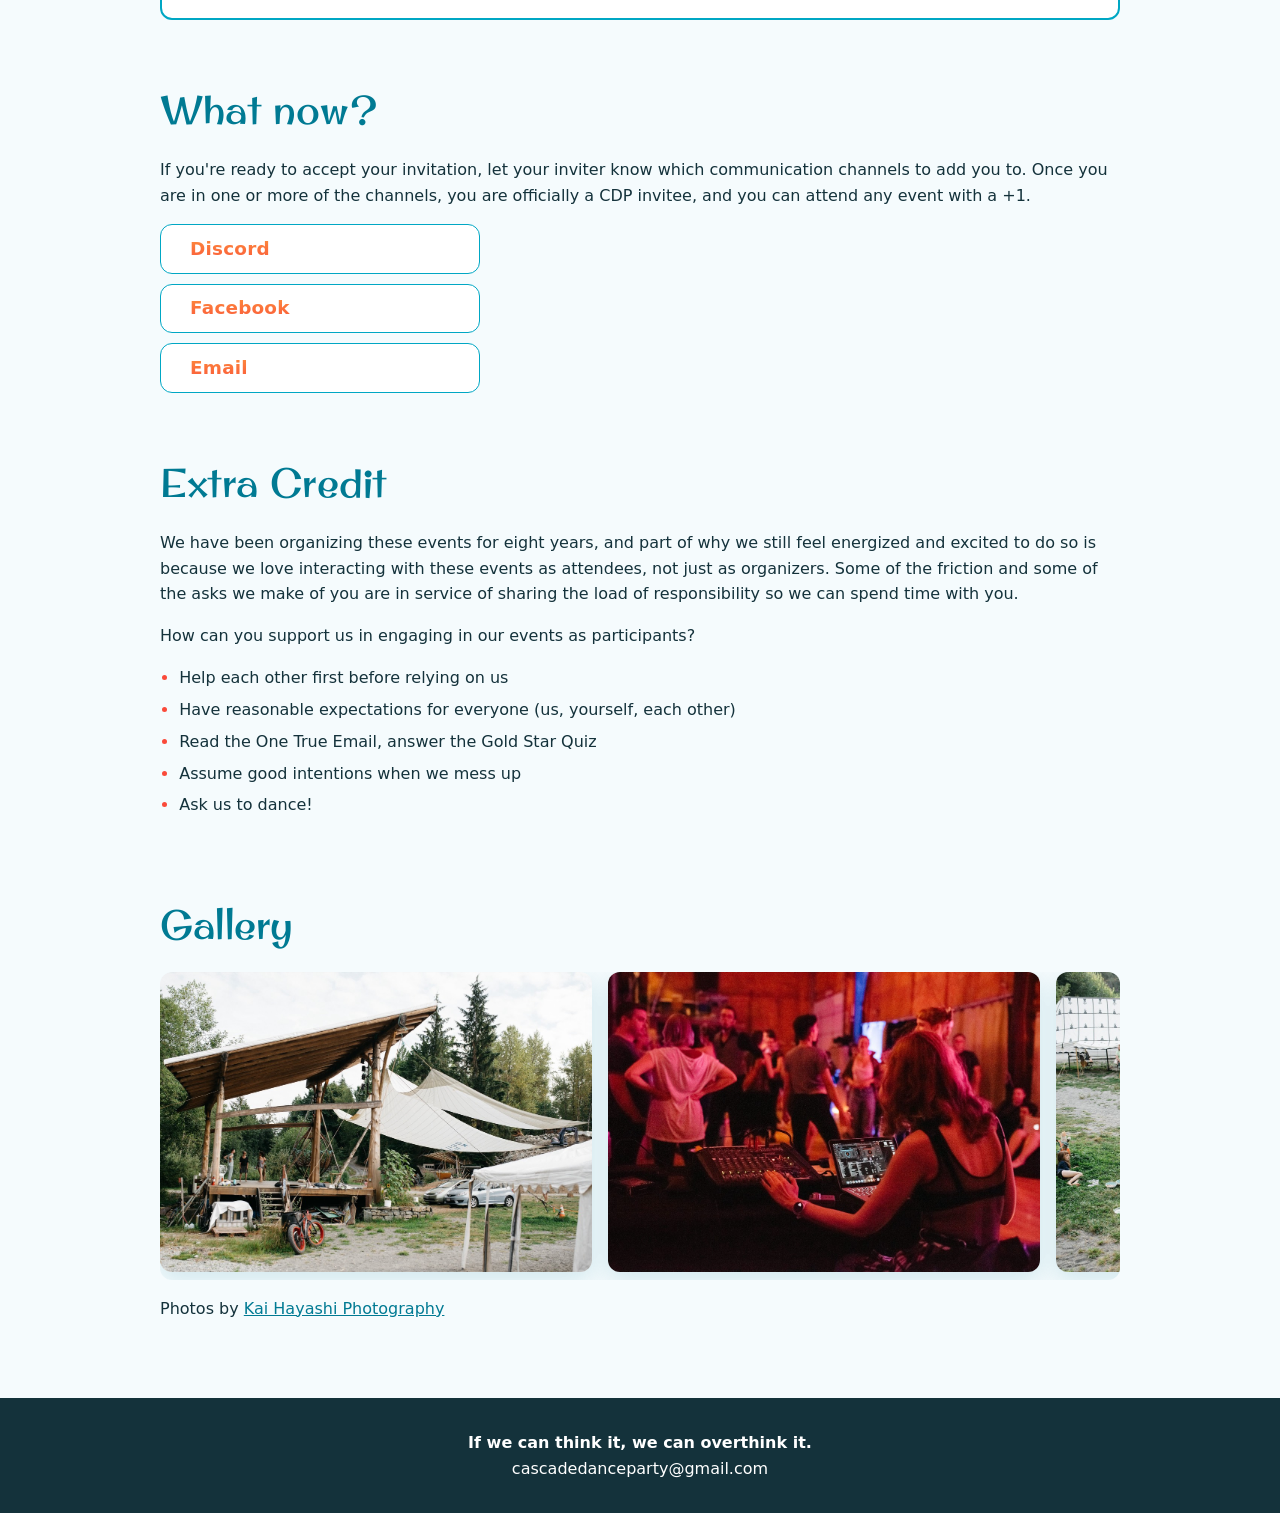
==== commit ff7dc84b: "add one line to extra credit" ====
--- a/index.html
+++ b/index.html
@@ -224,6 +224,7 @@
             Have reasonable expectations for everyone (us, yourself, each other)
           </li>
           <li>Read the One True Email, answer the Gold Star Quiz</li>
+          <li>Assume good intentions when we mess up</li>
           <li>Ask us to dance!</li>
         </ul>
       </section>
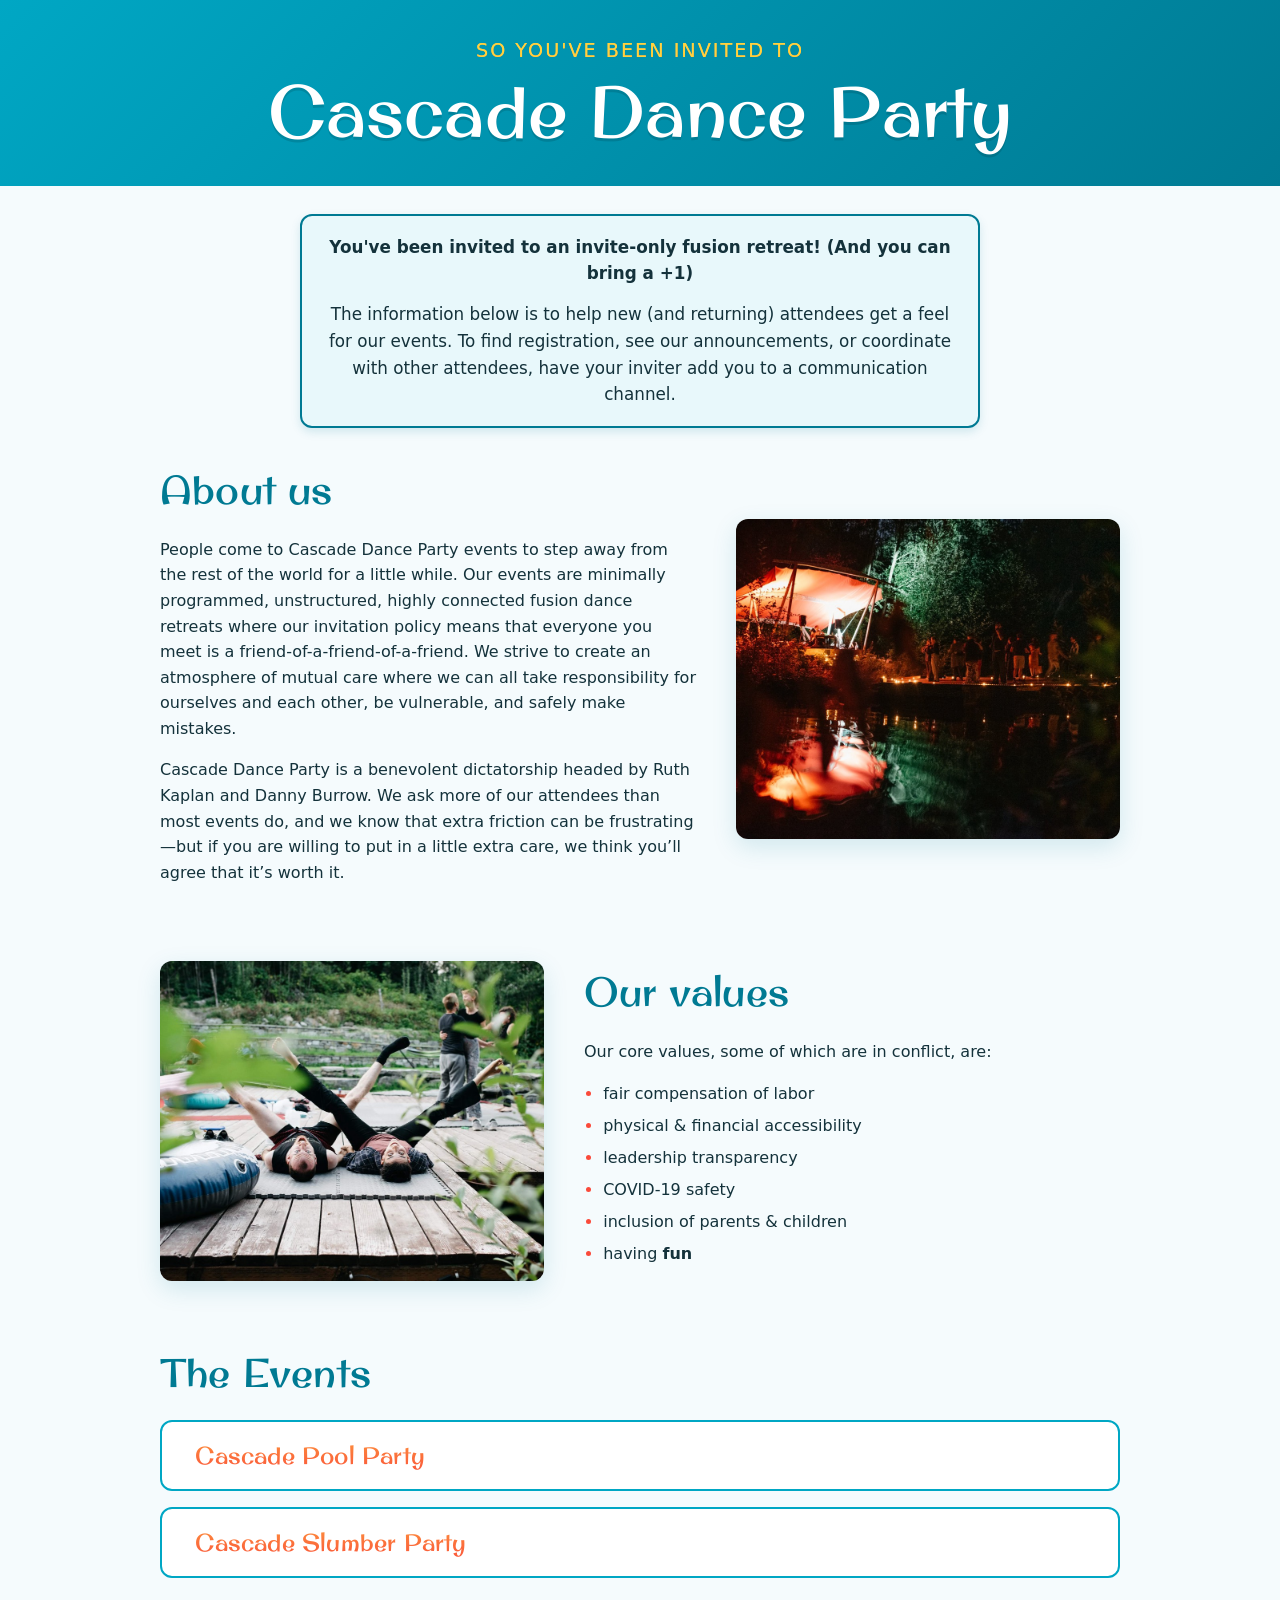
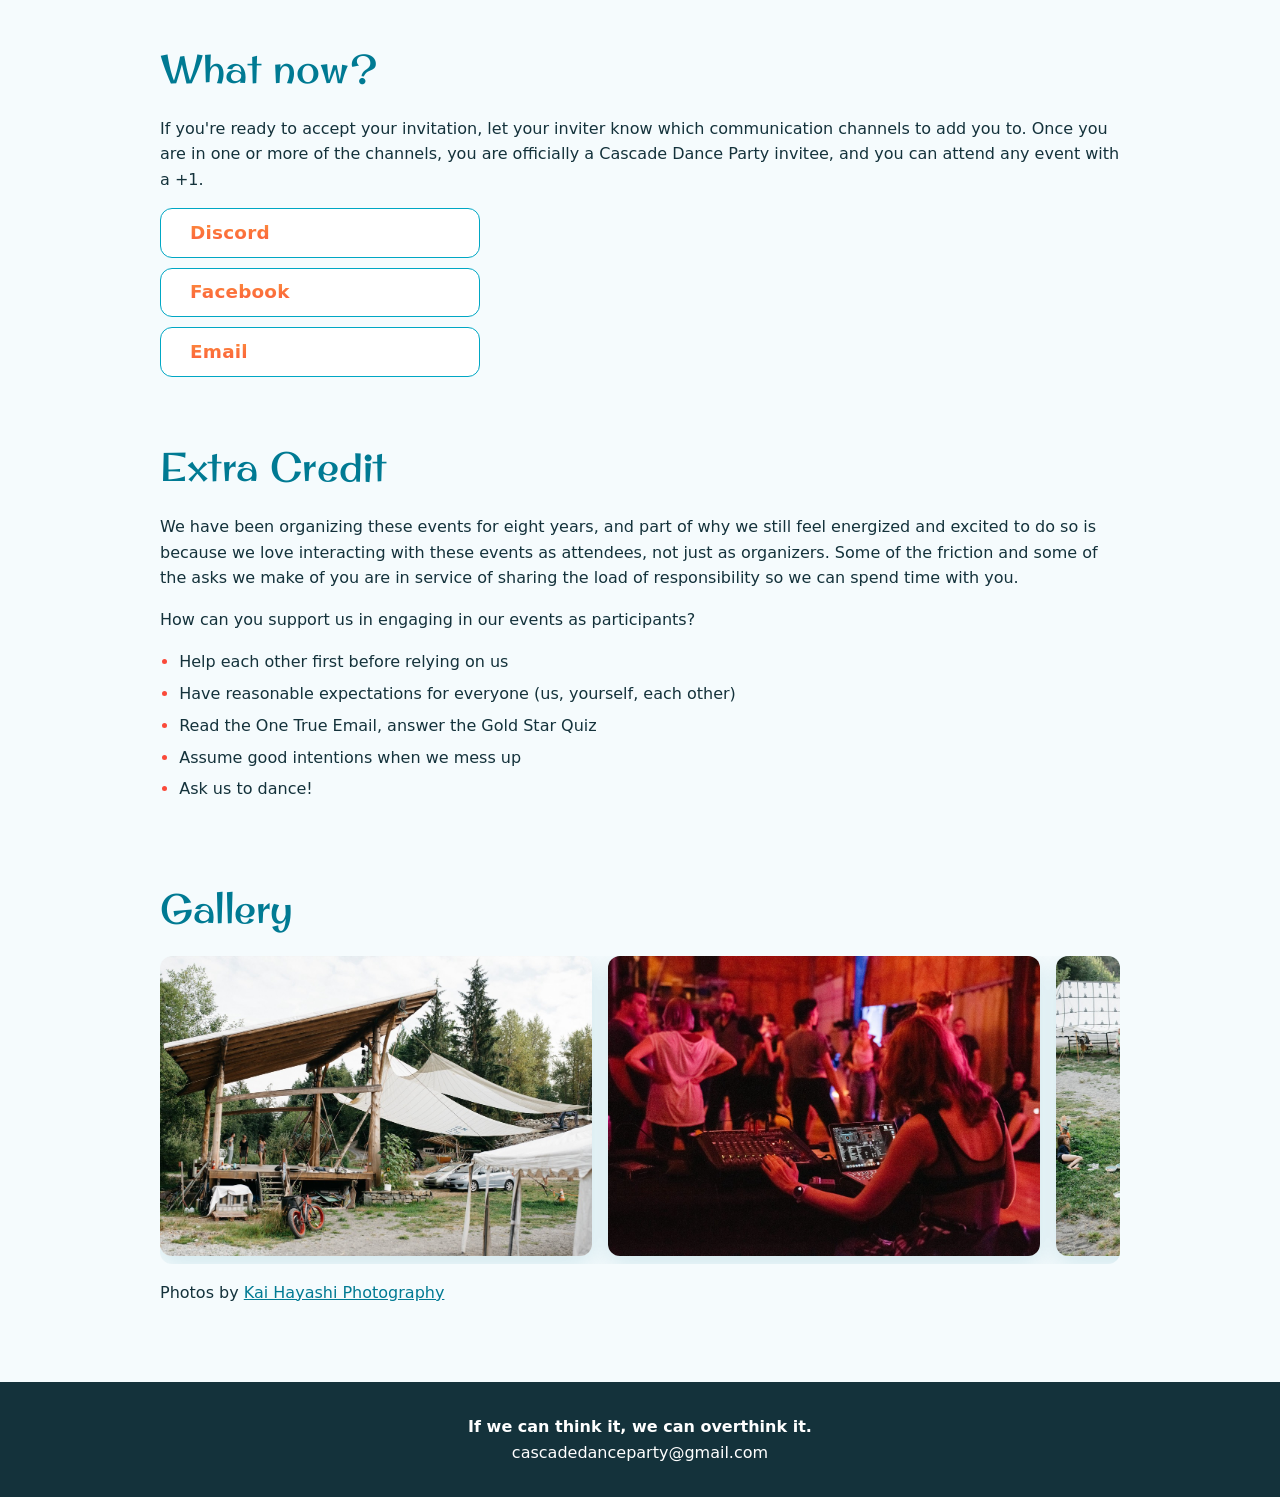
==== commit 5814e129: "copy update" ====
--- a/index.html
+++ b/index.html
@@ -39,38 +39,22 @@
         <div class="section__text">
           <h2 id="about-heading">About us</h2>
           <p>
-            Cascade Dance Party is a team that experiments with better event
-            organizing models. CDP is (and probably always will be) a benevolent
-            dictatorship headed by Ruth Kaplan and Danny Burrow.
-          </p>
-
-          <p>
-            CDP has some key differences to most dance events. We ask more of
-            our attendees than most events do, and we know that extra friction
-            can be frustrating—but if you are willing to put in a little extra
-            care, we think you'll agree that it's worth it.
-          </p>
-
-          <p>
-            Our attendees enjoy our minimally programmed, unstructured, highly
-            connected events where our invitation policy means that everyone
-            they meet is a friend-of-a-friend-of-a-friend. We strive to create
-            an atmosphere where we can all take responsibility for ourselves and
+            People come to Cascade Dance Party events to step away from the rest
+            of the world for a little while. Our events are minimally
+            programmed, unstructured, highly connected fusion dance retreats
+            where our invitation policy means that everyone you meet is a
+            friend-of-a-friend-of-a-friend. We strive to create an atmosphere of
+            mutual care where we can all take responsibility for ourselves and
             each other, be vulnerable, and safely make mistakes.
           </p>
 
-          <!-- <p>
-            Our commitment to paying staff and robust financial accessibility
-            program mean that low-income community members join us as full
-            participants, and are never asked to earn their way.
+          <p>
+            Cascade Dance Party is a benevolent dictatorship headed by Ruth
+            Kaplan and Danny Burrow. We ask more of our attendees than most
+            events do, and we know that extra friction can be frustrating—but if
+            you are willing to put in a little extra care, we think you’ll agree
+            that it’s worth it.
           </p>
-
-          <p>
-            We hope that everyone is able to attend our events if they would
-            like to. In an attempt to enable this, we have strong COVID-19
-            safety precautions and a dedicated staff member to troubleshoot
-            access barriers.
-          </p> -->
         </div>
         <img
           class="photo"
@@ -175,8 +159,8 @@
         <p>
           If you're ready to accept your invitation, let your inviter know which
           communication channels to add you to. Once you are in one or more of
-          the channels, you are officially a CDP invitee, and you can attend any
-          event with a +1.
+          the channels, you are officially a Cascade Dance Party invitee, and
+          you can attend any event with a +1.
         </p>
         <div class="details details--compact">
           <details>
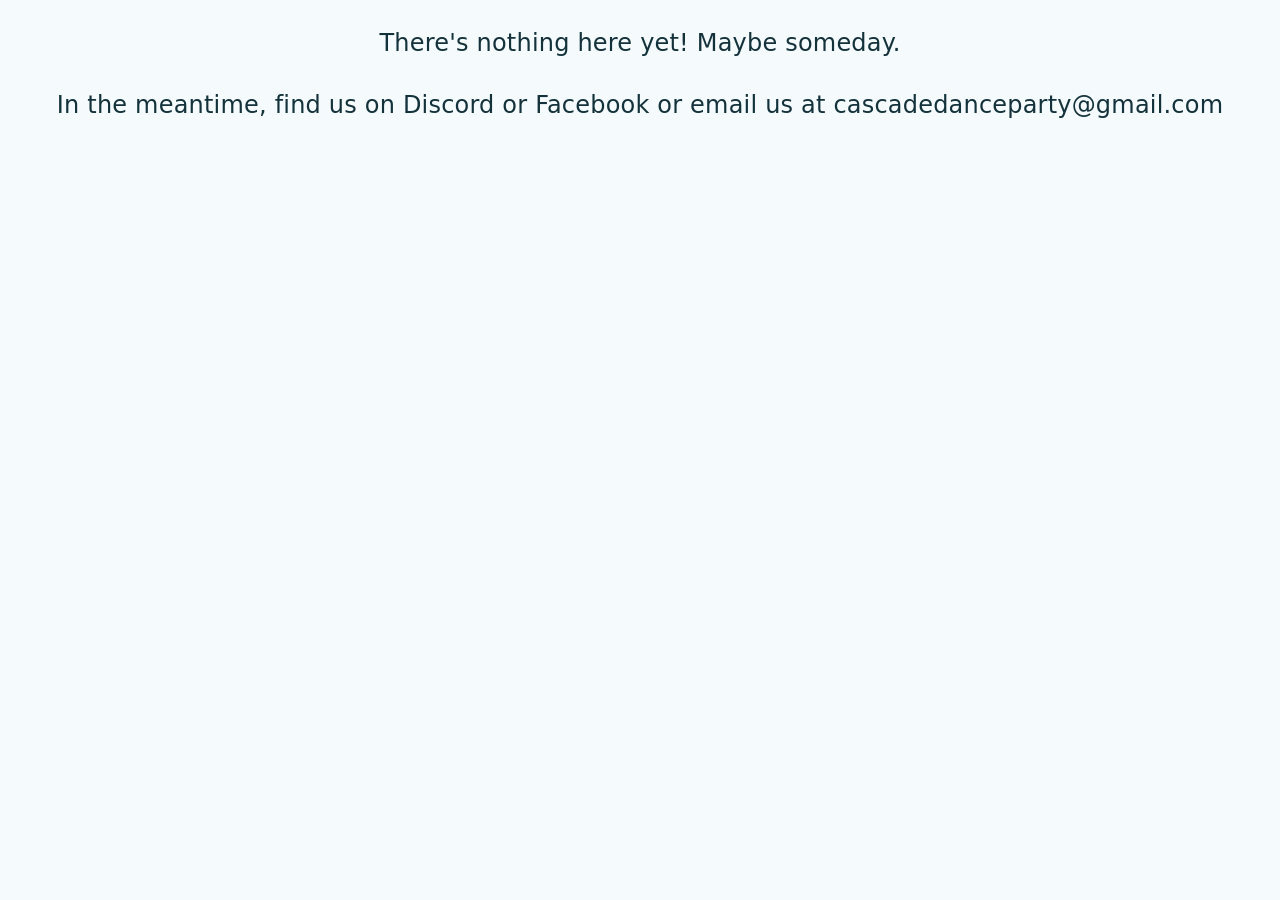
==== commit 8568009d: "reorganize for deployment" ====
--- a/index.html
+++ b/index.html
@@ -3,374 +3,19 @@
   <head>
     <meta charset="UTF-8" />
     <meta name="viewport" content="width=device-width, initial-scale=1.0" />
-    <title>Cascade Dance Party</title>
-    <link rel="preconnect" href="https://fonts.googleapis.com" />
-    <link rel="preconnect" href="https://fonts.gstatic.com" crossorigin />
+    <title>Document</title>
     <link
-      href="https://fonts.googleapis.com/css2?family=Original+Surfer&display=swap"
-      rel="stylesheet"
+      rel="icon"
+      href="assets/logos/marshmallow-black-bg.png"
+      type="image/x-icon"
     />
-
     <link rel="stylesheet" href="style.css" />
   </head>
   <body>
-    <header class="banner">
-      <p class="banner__intro">So you've been invited to</p>
-      <h1 class="banner__title">Cascade Dance Party</h1>
-    </header>
-
-    <main>
-      <aside class="callout">
-        <div class="callout__text">
-          <p>
-            You've been invited to an invite-only fusion retreat! (And you can
-            bring a +1)
-          </p>
-          <p>
-            The information below is to help new (and returning) attendees get a
-            feel for our events. To find registration, see our announcements, or
-            coordinate with other attendees, have your inviter add you to a
-            communication channel.
-          </p>
-        </div>
-      </aside>
-
-      <section class="section section--split" aria-labelledby="about-heading">
-        <div class="section__text">
-          <h2 id="about-heading">About us</h2>
-          <p>
-            People come to Cascade Dance Party events to step away from the rest
-            of the world for a little while. Our events are minimally
-            programmed, unstructured, highly connected fusion dance retreats
-            where our invitation policy means that everyone you meet is a
-            friend-of-a-friend-of-a-friend. We strive to create an atmosphere of
-            mutual care where we can all take responsibility for ourselves and
-            each other, be vulnerable, and safely make mistakes.
-          </p>
-
-          <p>
-            Cascade Dance Party is a benevolent dictatorship headed by Ruth
-            Kaplan and Danny Burrow. We ask more of our attendees than most
-            events do, and we know that extra friction can be frustrating—but if
-            you are willing to put in a little extra care, we think you’ll agree
-            that it’s worth it.
-          </p>
-        </div>
-        <img
-          class="photo"
-          src="assets/photos-web/KAI6162.jpg"
-          alt=""
-          loading="lazy"
-        />
-      </section>
-
-      <section
-        class="section section--split section--reverse"
-        aria-labelledby="who-heading"
-      >
-        <div class="section__text">
-          <h2 id="who-heading">Our values</h2>
-          <p>Our core values, some of which are in conflict, are:</p>
-          <ul>
-            <li>fair compensation of labor</li>
-            <li>physical & financial accessibility</li>
-            <li>leadership transparency</li>
-            <li>COVID-19 safety</li>
-            <li>inclusion of parents & children</li>
-            <li>having <strong>fun</strong></li>
-          </ul>
-        </div>
-        <img
-          class="photo"
-          src="assets/photos-web/KAI5925.jpg"
-          alt=""
-          loading="lazy"
-        />
-      </section>
-
-      <section class="section" aria-labelledby="details-heading">
-        <h2 id="details-heading">The Events</h2>
-        <div class="details">
-          <details>
-            <summary>Cascade Pool Party</summary>
-            <p>
-              Pool Party takes place every summer at the Lookout Arts Quarry
-              (home of, in our opinion, the best swimming hole in the
-              Northwest). We spend the weekend unwinding in and by the water,
-              surrounded by trees, blackberry bushes, and naked hippies. At
-              night we dance in the nearby circus arts warehouse, which has wood
-              floors, high ceilings, and excellent vibes. Sometimes we even
-              catch the Perseids, if you want to stay up late to stargaze!
-            </p>
-
-            <p>
-              Attendees camp out on Friday, Saturday, and Sunday nights, with
-              breakfasts and dinners served on Saturday and Sunday and all other
-              meals up to them. There are potable water spigots and electricity
-              available in several places. Portapotties are located throughout
-              the site, and there is one shower that may or may not have hot
-              water.
-            </p>
-
-            <p>
-              Kids are an important part of the vibe of this event—parents are
-              encouraged to bring their children! The more the merrier.
-            </p>
-          </details>
-          <details>
-            <summary>Cascade Slumber Party</summary>
-            <p>
-              Slumber Party takes place on Presidents Day Weekend at a cozy
-              lodge in the woods, within an hour of Portland. We hear that
-              there's hikes and stuff, but to be honest we love to stay inside
-              and play board games all day and never change out of our pajamas.
-              There are several separate spaces in the lodge so you can often
-              choose your level of boisterousness. At any moment there might be
-              a quiet crafting circle, a D&D game, a sing-along in the sauna, a
-              Smash Bros tournament, a dance practica, or a game of Catan to
-              choose from.
-            </p>
-
-            <p>
-              Space is limited, and there's usually around 40-50 attendees. Most
-              people sleep in bunk rooms of 4-10 people, though anyone brave
-              enough is welcome to pitch a tent outside! Dancing takes place in
-              the nearby pavilion and starts quite late, since with a smaller
-              group we try to concentrate attendance.
-            </p>
-
-            <p>
-              We serve dinner only on Saturday, Sunday, and Monday nights (but
-              not Friday), with all other food being handled yourself using the
-              full kitchen.
-            </p>
-
-            <p>
-              This event is adults only, though we may someday have a separate
-              satellite space for the parents and children in our community to
-              stay.
-            </p>
-          </details>
-        </div>
-      </section>
-
-      <section class="section" aria-labelledby="whatnow-heading">
-        <h2 id="whatnow-heading">What now?</h2>
-        <p>
-          If you're ready to accept your invitation, let your inviter know which
-          communication channels to add you to. Once you are in one or more of
-          the channels, you are officially a Cascade Dance Party invitee, and
-          you can attend any event with a +1.
-        </p>
-        <div class="details details--compact">
-          <details>
-            <summary>Discord</summary>
-            <p>
-              Discord is our default communication channel. It gets more
-              frequent updates and hosts more robust conversations between
-              attendees and organizers. Plus you can control your notifications!
-              We recommend this if you are a Discord user!
-            </p>
-          </details>
-          <details>
-            <summary>Facebook</summary>
-            <p>
-              We post the most important updates to Facebook, but we don't game
-              the algorithm, so you can't expect to be notified. Once you're in
-              the group, make sure you find the upcoming event for links to
-              event information and registration.
-            </p>
-          </details>
-          <details>
-            <summary>Email</summary>
-            <p>
-              We email you about three times per event, and we keep the emails
-              brief.
-            </p>
-          </details>
-        </div>
-      </section>
-
-      <section class="section" aria-labelledby="details-heading">
-        <h2 id="details-heading">Extra Credit</h2>
-        <p>
-          We have been organizing these events for eight years, and part of why
-          we still feel energized and excited to do so is because we love
-          interacting with these events as attendees, not just as organizers.
-          Some of the friction and some of the asks we make of you are in
-          service of sharing the load of responsibility so we can spend time
-          with you.
-        </p>
-        <p>How can you support us in engaging in our events as participants?</p>
-        <ul>
-          <li>Help each other first before relying on us</li>
-          <li>
-            Have reasonable expectations for everyone (us, yourself, each other)
-          </li>
-          <li>Read the One True Email, answer the Gold Star Quiz</li>
-          <li>Assume good intentions when we mess up</li>
-          <li>Ask us to dance!</li>
-        </ul>
-      </section>
-
-      <section class="section" aria-labelledby="gallery-heading">
-        <h2 id="gallery-heading">Gallery</h2>
-        <div
-          class="carousel"
-          role="region"
-          aria-label="Photo carousel"
-          tabindex="0"
-        >
-          <div class="carousel__track">
-            <button class="slide" type="button">
-              <img src="assets/photos-web/KAI5832.jpg" alt="" loading="lazy" />
-            </button>
-            <button class="slide" type="button">
-              <img src="assets/photos-web/KAI5936.jpg" alt="" loading="lazy" />
-            </button>
-            <button class="slide" type="button">
-              <img
-                src="assets/photos-web/KAI5873-2.jpg"
-                alt=""
-                loading="lazy"
-              />
-            </button>
-            <button class="slide" type="button">
-              <img src="assets/photos-web/KAI6096.jpg" alt="" loading="lazy" />
-              <button class="slide" type="button">
-                <img
-                  src="assets/photos-web/KAI6162.jpg"
-                  alt=""
-                  loading="lazy"
-                />
-              </button>
-              <button class="slide" type="button">
-                <img
-                  src="assets/photos-web/KAI5910-2.jpg"
-                  alt=""
-                  loading="lazy"
-                />
-              </button>
-              <button class="slide" type="button">
-                <img
-                  src="assets/photos-web/KAI5958.jpg"
-                  alt=""
-                  loading="lazy"
-                />
-              </button>
-              <button class="slide" type="button">
-                <img
-                  src="assets/photos-web/KAI5748.jpg"
-                  alt=""
-                  loading="lazy"
-                />
-              </button>
-              <button class="slide" type="button">
-                <img
-                  src="assets/photos-web/KAI6137.jpg"
-                  alt=""
-                  loading="lazy"
-                />
-              </button>
-
-              <button class="slide" type="button">
-                <img
-                  src="assets/photos-web/KAI5969.jpg"
-                  alt=""
-                  loading="lazy"
-                />
-              </button>
-
-              <button class="slide" type="button">
-                <img
-                  src="assets/photos-web/KAI5829.jpg"
-                  alt=""
-                  loading="lazy"
-                />
-              </button>
-            </button>
-            <button class="slide" type="button">
-              <img src="assets/photos-web/KAI6046.jpg" alt="" loading="lazy" />
-            </button>
-            <button class="slide" type="button">
-              <img src="assets/photos-web/KAI6131.jpg" alt="" loading="lazy" />
-            </button>
-            <button class="slide" type="button">
-              <img src="assets/photos-web/KAI5821.jpg" alt="" loading="lazy" />
-            </button>
-            <button class="slide" type="button">
-              <img src="assets/photos-web/KAI6056.jpg" alt="" loading="lazy" />
-            </button>
-            <button class="slide" type="button">
-              <img
-                src="assets/photos-web/KAI5881-2.jpg"
-                alt=""
-                loading="lazy"
-              />
-            </button>
-            <button class="slide" type="button">
-              <img src="assets/photos-web/KAI6069.jpg" alt="" loading="lazy" />
-            </button>
-
-            <button class="slide" type="button">
-              <img src="assets/photos-web/KAI5914.jpg" alt="" loading="lazy" />
-            </button>
-            <button class="slide" type="button">
-              <img src="assets/photos-web/KAI6088.jpg" alt="" loading="lazy" />
-            </button>
-            <button class="slide" type="button">
-              <img src="assets/photos-web/KAI5925.jpg" alt="" loading="lazy" />
-            </button>
-            <button class="slide" type="button">
-              <img src="assets/photos-web/KAI5996.jpg" alt="" loading="lazy" />
-            </button>
-            <button class="slide" type="button">
-              <img src="assets/photos-web/KAI5778.jpg" alt="" loading="lazy" />
-            </button>
-            <button class="slide" type="button">
-              <img src="assets/photos-web/KAI5899.jpg" alt="" loading="lazy" />
-            </button>
-            <button class="slide" type="button">
-              <img src="assets/photos-web/KAI6150.jpg" alt="" loading="lazy" />
-            </button>
-          </div>
-        </div>
-        <p>
-          Photos by
-          <a href="https://www.kaihayashi.com/">Kai Hayashi Photography</a>
-        </p>
-      </section>
-    </main>
-
-    <footer class="footer">
-      <p><strong>If we can think it, we can overthink it.</strong></p>
-      <p>cascadedanceparty@gmail.com</p>
-    </footer>
-
-    <dialog id="lightbox" class="lightbox" aria-label="Photo viewer">
-      <button class="lightbox__close" type="button" aria-label="Close">
-        &times;
-      </button>
-      <button
-        class="lightbox__nav lightbox__nav--prev"
-        type="button"
-        aria-label="Previous photo"
-      >
-        &#8249;
-      </button>
-      <figure class="lightbox__figure">
-        <img class="lightbox__img" src="" alt="" />
-        <figcaption class="lightbox__counter" aria-live="polite"></figcaption>
-      </figure>
-      <button
-        class="lightbox__nav lightbox__nav--next"
-        type="button"
-        aria-label="Next photo"
-      >
-        &#8250;
-      </button>
-    </dialog>
-
-    <script src="script.js"></script>
+    <h3 class="main-title">There's nothing here yet! Maybe someday.</h3>
+    <h3 class="main-title">
+      In the meantime, find us on Discord or Facebook or email us at
+      cascadedanceparty@gmail.com
+    </h3>
   </body>
 </html>
--- a/style.css
+++ b/style.css
@@ -44,6 +44,13 @@
   color: var(--aqua-deep);
 }
 
+.main-title {
+  text-align: center;
+  font-size: 1.5rem;
+  font-weight: 400;
+  letter-spacing: 0.2px;
+}
+
 /* ---------- Banner ---------- */
 .banner {
   background: linear-gradient(135deg, var(--aqua), var(--aqua-deep));
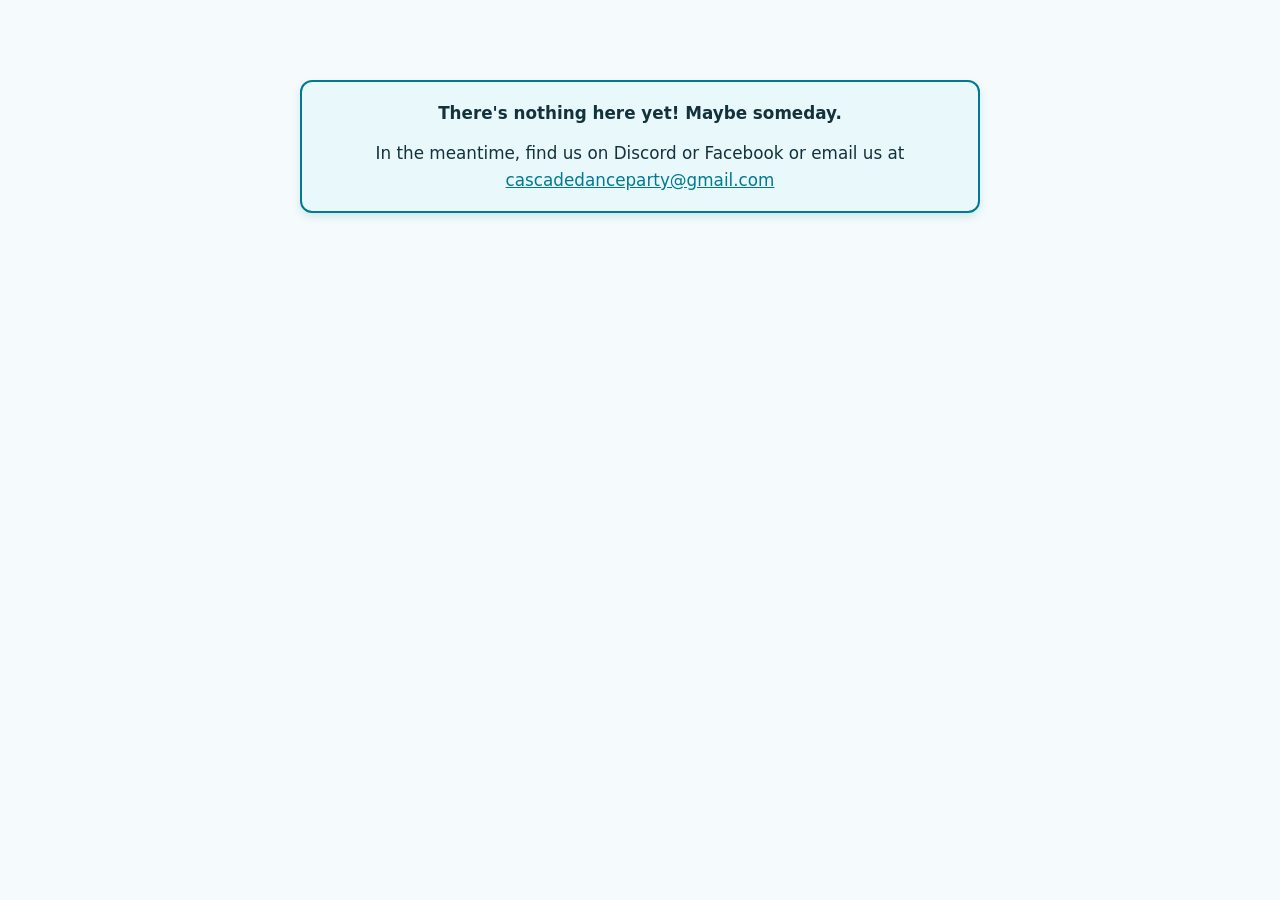
==== commit adbc9bbb: "improve icons, final pass on text, style placeholder front page" ====
--- a/index.html
+++ b/index.html
@@ -3,19 +3,25 @@
   <head>
     <meta charset="UTF-8" />
     <meta name="viewport" content="width=device-width, initial-scale=1.0" />
-    <title>Document</title>
+    <title>Cascade Dance Party</title>
     <link
       rel="icon"
       href="assets/logos/marshmallow-black-bg.png"
-      type="image/x-icon"
+      type="image/png"
     />
     <link rel="stylesheet" href="style.css" />
   </head>
   <body>
-    <h3 class="main-title">There's nothing here yet! Maybe someday.</h3>
-    <h3 class="main-title">
-      In the meantime, find us on Discord or Facebook or email us at
-      cascadedanceparty@gmail.com
-    </h3>
+    <aside class="callout main-callout">
+      <div class="callout__text">
+        <p>There's nothing here yet! Maybe someday.</p>
+        <p>
+          In the meantime, find us on Discord or Facebook or email us at
+          <a href="mailto:cascadedanceparty@gmail.com"
+            >cascadedanceparty@gmail.com</a
+          >
+        </p>
+      </div>
+    </aside>
   </body>
 </html>
--- a/style.css
+++ b/style.css
@@ -459,4 +459,8 @@
     width: 4rem;
     height: 4rem;
   }
-}
+
+  .main-callout {
+    margin-top: 5rem;
+  }
+}
